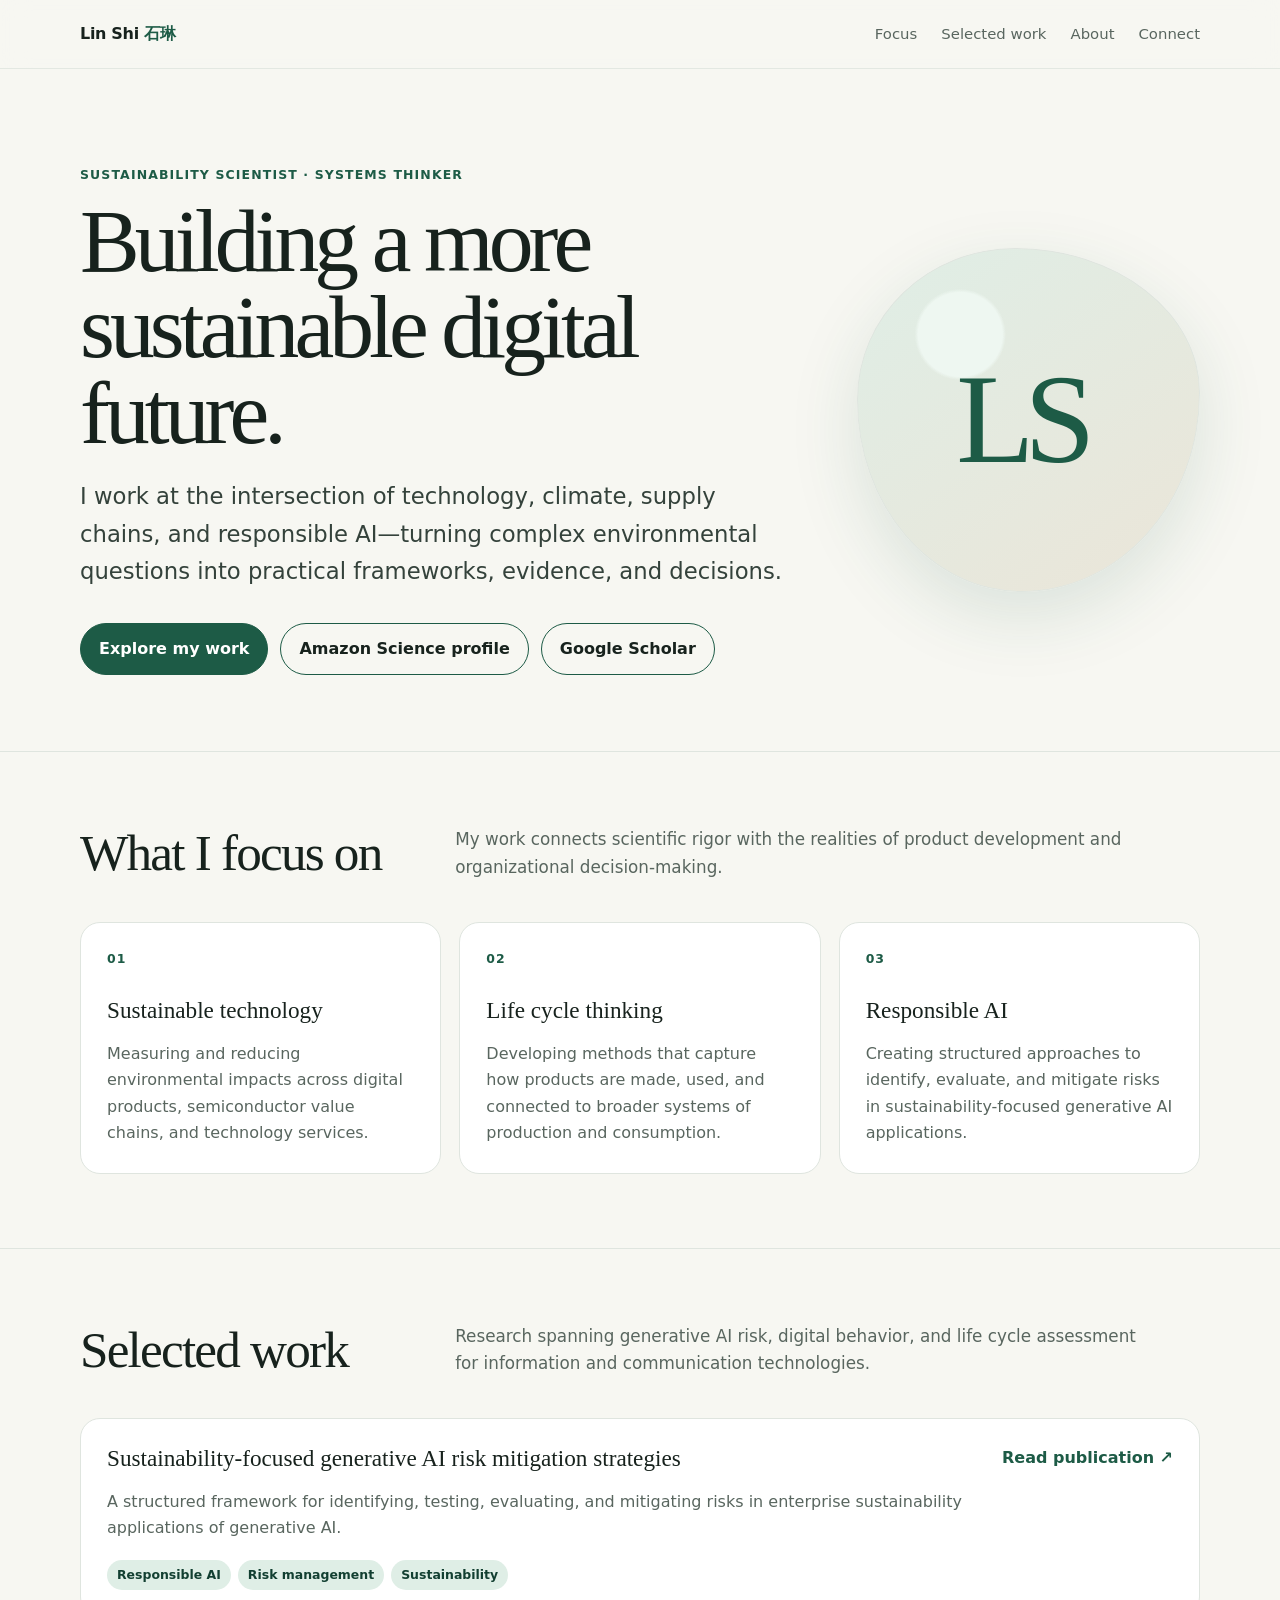
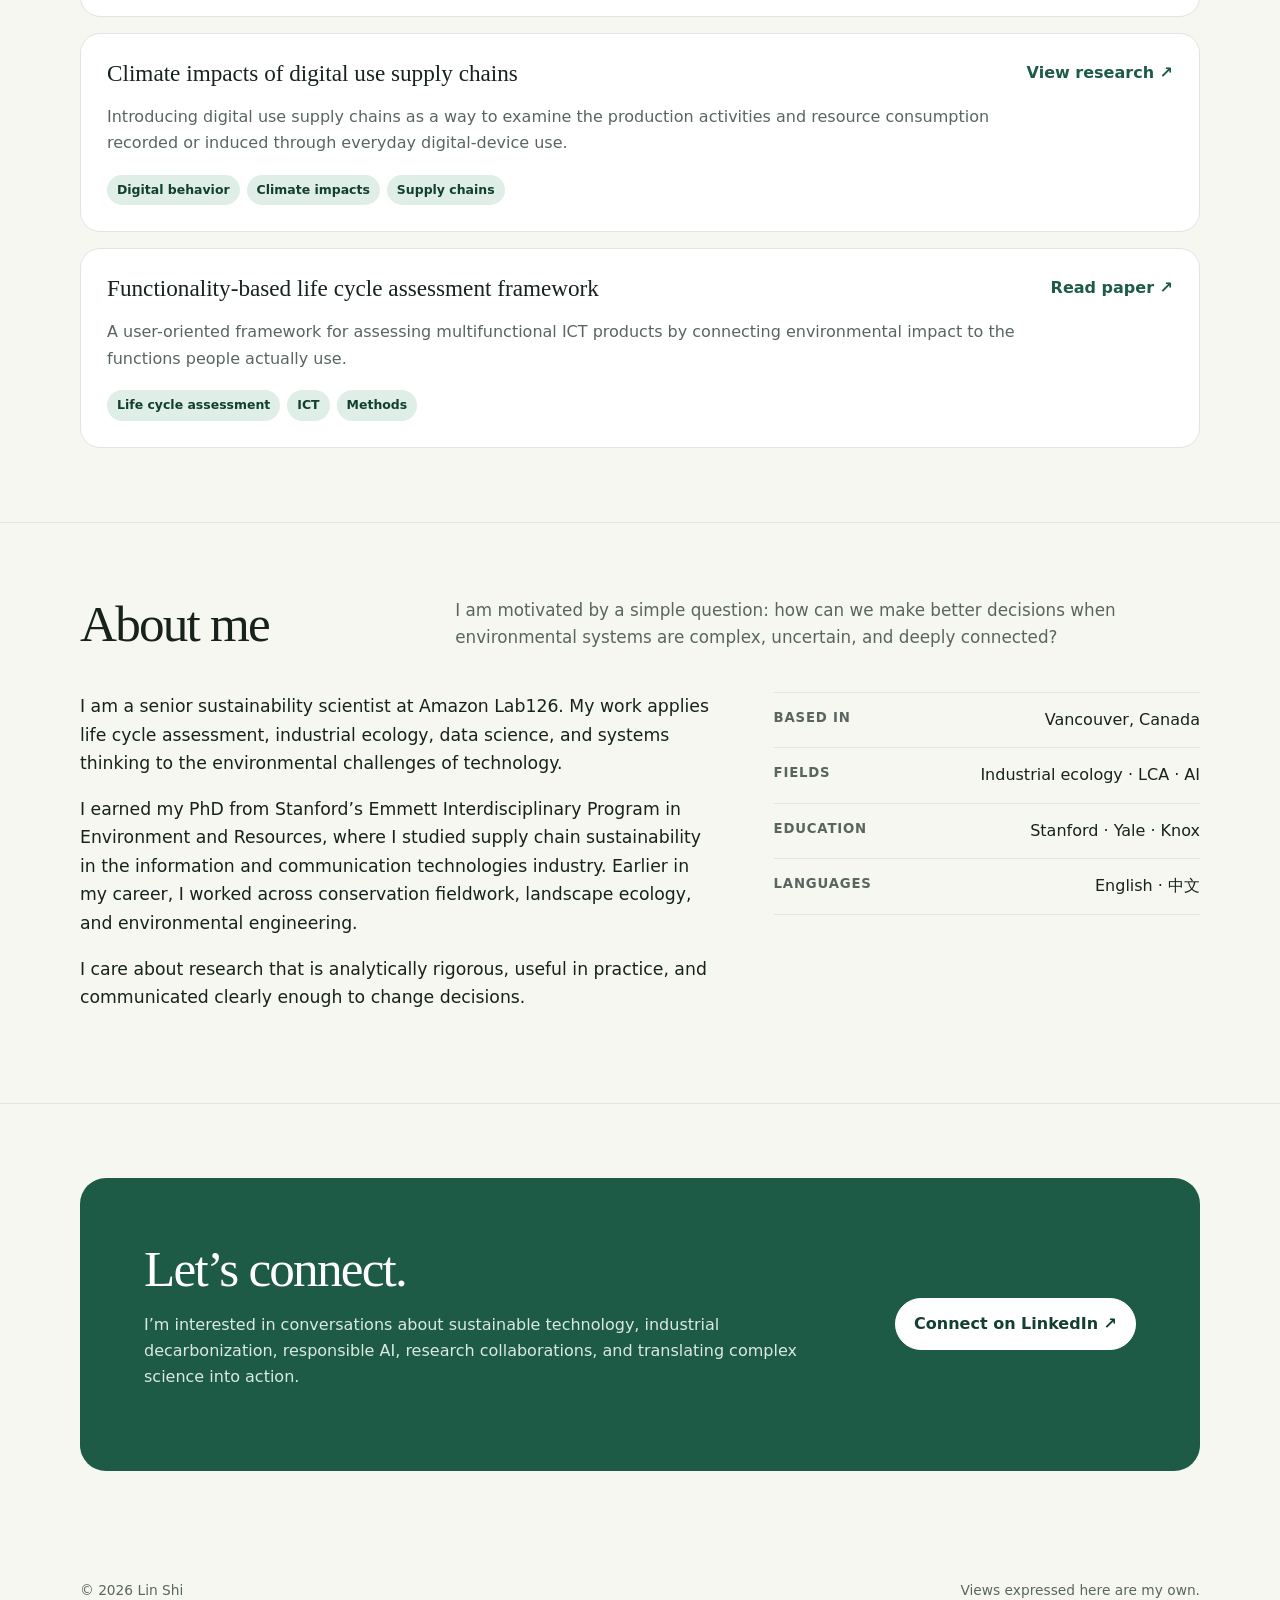
==== index.html @ 3d37aed9 "Refresh personal website" ====
<!DOCTYPE html>
<html lang="en">
<head>
  <meta charset="UTF-8" />
  <meta name="viewport" content="width=device-width, initial-scale=1.0" />
  <meta name="description" content="Lin Shi is a sustainability scientist working at the intersection of technology, supply chains, life cycle assessment, and responsible AI." />
  <meta property="og:title" content="Lin Shi | Sustainability Scientist" />
  <meta property="og:description" content="Research and applied work on sustainable technology, life cycle assessment, supply chains, and responsible AI." />
  <meta property="og:type" content="website" />
  <title>Lin Shi | Sustainability Scientist</title>
  <style>
    :root {
      --ink: #17221d;
      --muted: #59665f;
      --paper: #f7f7f2;
      --card: #ffffff;
      --line: #dfe5df;
      --forest: #1d5b46;
      --forest-dark: #123f31;
      --mint: #dfeee6;
      --sand: #ebe5d8;
      --max: 1120px;
    }

    * { box-sizing: border-box; }
    html { scroll-behavior: smooth; }
    body {
      margin: 0;
      color: var(--ink);
      background: var(--paper);
      font-family: Inter, ui-sans-serif, system-ui, -apple-system, BlinkMacSystemFont, "Segoe UI", sans-serif;
      line-height: 1.65;
    }
    a { color: inherit; }
    .shell { width: min(calc(100% - 40px), var(--max)); margin: 0 auto; }

    nav {
      position: sticky; top: 0; z-index: 20;
      background: rgba(247,247,242,.9);
      backdrop-filter: blur(14px);
      border-bottom: 1px solid rgba(223,229,223,.8);
    }
    .nav-inner { min-height: 68px; display: flex; align-items: center; justify-content: space-between; gap: 24px; }
    .brand { font-weight: 750; letter-spacing: -.02em; text-decoration: none; }
    .brand span { color: var(--forest); }
    .nav-links { display: flex; gap: 24px; font-size: .93rem; }
    .nav-links a { text-decoration: none; color: var(--muted); }
    .nav-links a:hover { color: var(--forest); }

    .hero { padding: 96px 0 76px; }
    .hero-grid { display: grid; grid-template-columns: 1.35fr .65fr; gap: 64px; align-items: center; }
    .eyebrow { color: var(--forest); font-weight: 700; letter-spacing: .09em; text-transform: uppercase; font-size: .78rem; }
    h1 { margin: 12px 0 22px; font-family: Georgia, "Times New Roman", serif; font-size: clamp(3rem, 7vw, 6.1rem); line-height: .96; letter-spacing: -.055em; font-weight: 500; }
    .lead { max-width: 740px; font-size: clamp(1.15rem, 2vw, 1.42rem); color: #34423b; }
    .hero-actions { display: flex; flex-wrap: wrap; gap: 12px; margin-top: 32px; }
    .button { display: inline-flex; align-items: center; justify-content: center; padding: 12px 18px; border-radius: 999px; text-decoration: none; font-weight: 700; border: 1px solid var(--forest); }
    .button.primary { background: var(--forest); color: white; }
    .button.primary:hover { background: var(--forest-dark); }
    .button.secondary:hover { background: var(--mint); }

    .monogram {
      aspect-ratio: 1; border-radius: 46% 54% 52% 48% / 44% 42% 58% 56%;
      background: radial-gradient(circle at 30% 25%, #eef7f1 0 12%, transparent 13%), linear-gradient(145deg, var(--mint), var(--sand));
      display: grid; place-items: center; border: 1px solid var(--line); box-shadow: 0 24px 70px rgba(29,91,70,.13);
    }
    .monogram span { font-family: Georgia, serif; font-size: clamp(4.5rem, 10vw, 8rem); color: var(--forest); letter-spacing: -.08em; transform: translateX(-.06em); }

    section { padding: 74px 0; border-top: 1px solid var(--line); }
    .section-head { display: grid; grid-template-columns: .45fr 1fr; gap: 40px; margin-bottom: 40px; }
    h2 { margin: 0; font-family: Georgia, serif; font-size: clamp(2rem, 4vw, 3.4rem); font-weight: 500; letter-spacing: -.035em; line-height: 1.05; }
    .section-intro { color: var(--muted); max-width: 700px; margin: 0; font-size: 1.05rem; }

    .focus-grid { display: grid; grid-template-columns: repeat(3, 1fr); gap: 18px; }
    .focus-card, .work-card { background: var(--card); border: 1px solid var(--line); border-radius: 20px; padding: 26px; }
    .focus-card .num { font-size: .78rem; color: var(--forest); font-weight: 750; letter-spacing: .08em; }
    .focus-card h3, .work-card h3 { font-family: Georgia, serif; font-size: 1.45rem; line-height: 1.2; margin: 28px 0 10px; font-weight: 500; }
    .focus-card p, .work-card p { color: var(--muted); margin-bottom: 0; }

    .work-list { display: grid; gap: 16px; }
    .work-card { display: grid; grid-template-columns: 1fr auto; gap: 30px; align-items: start; }
    .work-card h3 { margin-top: 0; }
    .tags { display: flex; flex-wrap: wrap; gap: 7px; margin-top: 18px; }
    .tag { background: var(--mint); color: var(--forest-dark); padding: 5px 10px; border-radius: 999px; font-size: .78rem; font-weight: 700; }
    .work-link { text-decoration: none; font-weight: 750; color: var(--forest); white-space: nowrap; }
    .work-link:hover { text-decoration: underline; }

    .about-grid { display: grid; grid-template-columns: 1.2fr .8fr; gap: 54px; }
    .about-copy { font-size: 1.08rem; }
    .about-copy p:first-child { margin-top: 0; }
    .facts { margin: 0; padding: 0; list-style: none; border-top: 1px solid var(--line); }
    .facts li { display: flex; justify-content: space-between; gap: 20px; padding: 14px 0; border-bottom: 1px solid var(--line); }
    .facts strong { font-size: .83rem; text-transform: uppercase; letter-spacing: .06em; color: var(--muted); }

    .contact-panel { border-radius: 26px; background: var(--forest); color: white; padding: clamp(30px, 6vw, 64px); display: grid; grid-template-columns: 1fr auto; gap: 40px; align-items: center; }
    .contact-panel h2 { color: white; }
    .contact-panel p { color: #dbe9e2; max-width: 670px; }
    .contact-panel .button { border-color: white; background: white; color: var(--forest-dark); }

    footer { padding: 34px 0 48px; color: var(--muted); font-size: .86rem; }
    .footer-inner { display: flex; justify-content: space-between; gap: 30px; flex-wrap: wrap; }

    @media (max-width: 800px) {
      .nav-links { display: none; }
      .hero { padding-top: 64px; }
      .hero-grid, .section-head, .about-grid, .contact-panel { grid-template-columns: 1fr; }
      .monogram { max-width: 320px; }
      .focus-grid { grid-template-columns: 1fr; }
      .work-card { grid-template-columns: 1fr; gap: 12px; }
    }
  </style>
</head>
<body>
  <nav aria-label="Main navigation">
    <div class="shell nav-inner">
      <a class="brand" href="#top">Lin Shi <span>石琳</span></a>
      <div class="nav-links">
        <a href="#focus">Focus</a>
        <a href="#work">Selected work</a>
        <a href="#about">About</a>
        <a href="#contact">Connect</a>
      </div>
    </div>
  </nav>

  <main id="top">
    <header class="hero">
      <div class="shell hero-grid">
        <div>
          <div class="eyebrow">Sustainability scientist · systems thinker</div>
          <h1>Building a more sustainable digital future.</h1>
          <p class="lead">I work at the intersection of technology, climate, supply chains, and responsible AI—turning complex environmental questions into practical frameworks, evidence, and decisions.</p>
          <div class="hero-actions">
            <a class="button primary" href="#work">Explore my work</a>
            <a class="button secondary" href="https://www.amazon.science/author/lin-shi" target="_blank" rel="noopener">Amazon Science profile</a>
            <a class="button secondary" href="https://scholar.google.com/citations?user=h-xFztAAAAAJ" target="_blank" rel="noopener">Google Scholar</a>
          </div>
        </div>
        <div class="monogram" aria-label="Lin Shi monogram"><span>LS</span></div>
      </div>
    </header>

    <section id="focus">
      <div class="shell">
        <div class="section-head">
          <h2>What I focus on</h2>
          <p class="section-intro">My work connects scientific rigor with the realities of product development and organizational decision-making.</p>
        </div>
        <div class="focus-grid">
          <article class="focus-card"><div class="num">01</div><h3>Sustainable technology</h3><p>Measuring and reducing environmental impacts across digital products, semiconductor value chains, and technology services.</p></article>
          <article class="focus-card"><div class="num">02</div><h3>Life cycle thinking</h3><p>Developing methods that capture how products are made, used, and connected to broader systems of production and consumption.</p></article>
          <article class="focus-card"><div class="num">03</div><h3>Responsible AI</h3><p>Creating structured approaches to identify, evaluate, and mitigate risks in sustainability-focused generative AI applications.</p></article>
        </div>
      </div>
    </section>

    <section id="work">
      <div class="shell">
        <div class="section-head">
          <h2>Selected work</h2>
          <p class="section-intro">Research spanning generative AI risk, digital behavior, and life cycle assessment for information and communication technologies.</p>
        </div>
        <div class="work-list">
          <article class="work-card">
            <div><h3>Sustainability-focused generative AI risk mitigation strategies</h3><p>A structured framework for identifying, testing, evaluating, and mitigating risks in enterprise sustainability applications of generative AI.</p><div class="tags"><span class="tag">Responsible AI</span><span class="tag">Risk management</span><span class="tag">Sustainability</span></div></div>
            <a class="work-link" href="https://www.amazon.science/publications/sustainability-focused-generative-ai-risk-mitigation-strategies" target="_blank" rel="noopener">Read publication ↗</a>
          </article>
          <article class="work-card">
            <div><h3>Climate impacts of digital use supply chains</h3><p>Introducing digital use supply chains as a way to examine the production activities and resource consumption recorded or induced through everyday digital-device use.</p><div class="tags"><span class="tag">Digital behavior</span><span class="tag">Climate impacts</span><span class="tag">Supply chains</span></div></div>
            <a class="work-link" href="https://www.gsb.stanford.edu/faculty-research/publications/climate-impacts-digital-use-supply-chains" target="_blank" rel="noopener">View research ↗</a>
          </article>
          <article class="work-card">
            <div><h3>Functionality-based life cycle assessment framework</h3><p>A user-oriented framework for assessing multifunctional ICT products by connecting environmental impact to the functions people actually use.</p><div class="tags"><span class="tag">Life cycle assessment</span><span class="tag">ICT</span><span class="tag">Methods</span></div></div>
            <a class="work-link" href="https://doi.org/10.1111/jiec.13240" target="_blank" rel="noopener">Read paper ↗</a>
          </article>
        </div>
      </div>
    </section>

    <section id="about">
      <div class="shell">
        <div class="section-head"><h2>About me</h2><p class="section-intro">I am motivated by a simple question: how can we make better decisions when environmental systems are complex, uncertain, and deeply connected?</p></div>
        <div class="about-grid">
          <div class="about-copy">
            <p>I am a senior sustainability scientist at Amazon Lab126. My work applies life cycle assessment, industrial ecology, data science, and systems thinking to the environmental challenges of technology.</p>
            <p>I earned my PhD from Stanford’s Emmett Interdisciplinary Program in Environment and Resources, where I studied supply chain sustainability in the information and communication technologies industry. Earlier in my career, I worked across conservation fieldwork, landscape ecology, and environmental engineering.</p>
            <p>I care about research that is analytically rigorous, useful in practice, and communicated clearly enough to change decisions.</p>
          </div>
          <ul class="facts">
            <li><strong>Based in</strong><span>Vancouver, Canada</span></li>
            <li><strong>Fields</strong><span>Industrial ecology · LCA · AI</span></li>
            <li><strong>Education</strong><span>Stanford · Yale · Knox</span></li>
            <li><strong>Languages</strong><span>English · 中文</span></li>
          </ul>
        </div>
      </div>
    </section>

    <section id="contact">
      <div class="shell">
        <div class="contact-panel">
          <div><h2>Let’s connect.</h2><p>I’m interested in conversations about sustainable technology, industrial decarbonization, responsible AI, research collaborations, and translating complex science into action.</p></div>
          <a class="button" href="https://www.linkedin.com/in/linshi" target="_blank" rel="noopener">Connect on LinkedIn ↗</a>
        </div>
      </div>
    </section>
  </main>

  <footer><div class="shell footer-inner"><span>© <span id="year"></span> Lin Shi</span><span>Views expressed here are my own.</span></div></footer>
  <script>document.getElementById('year').textContent = new Date().getFullYear();</script>
</body>
</html>
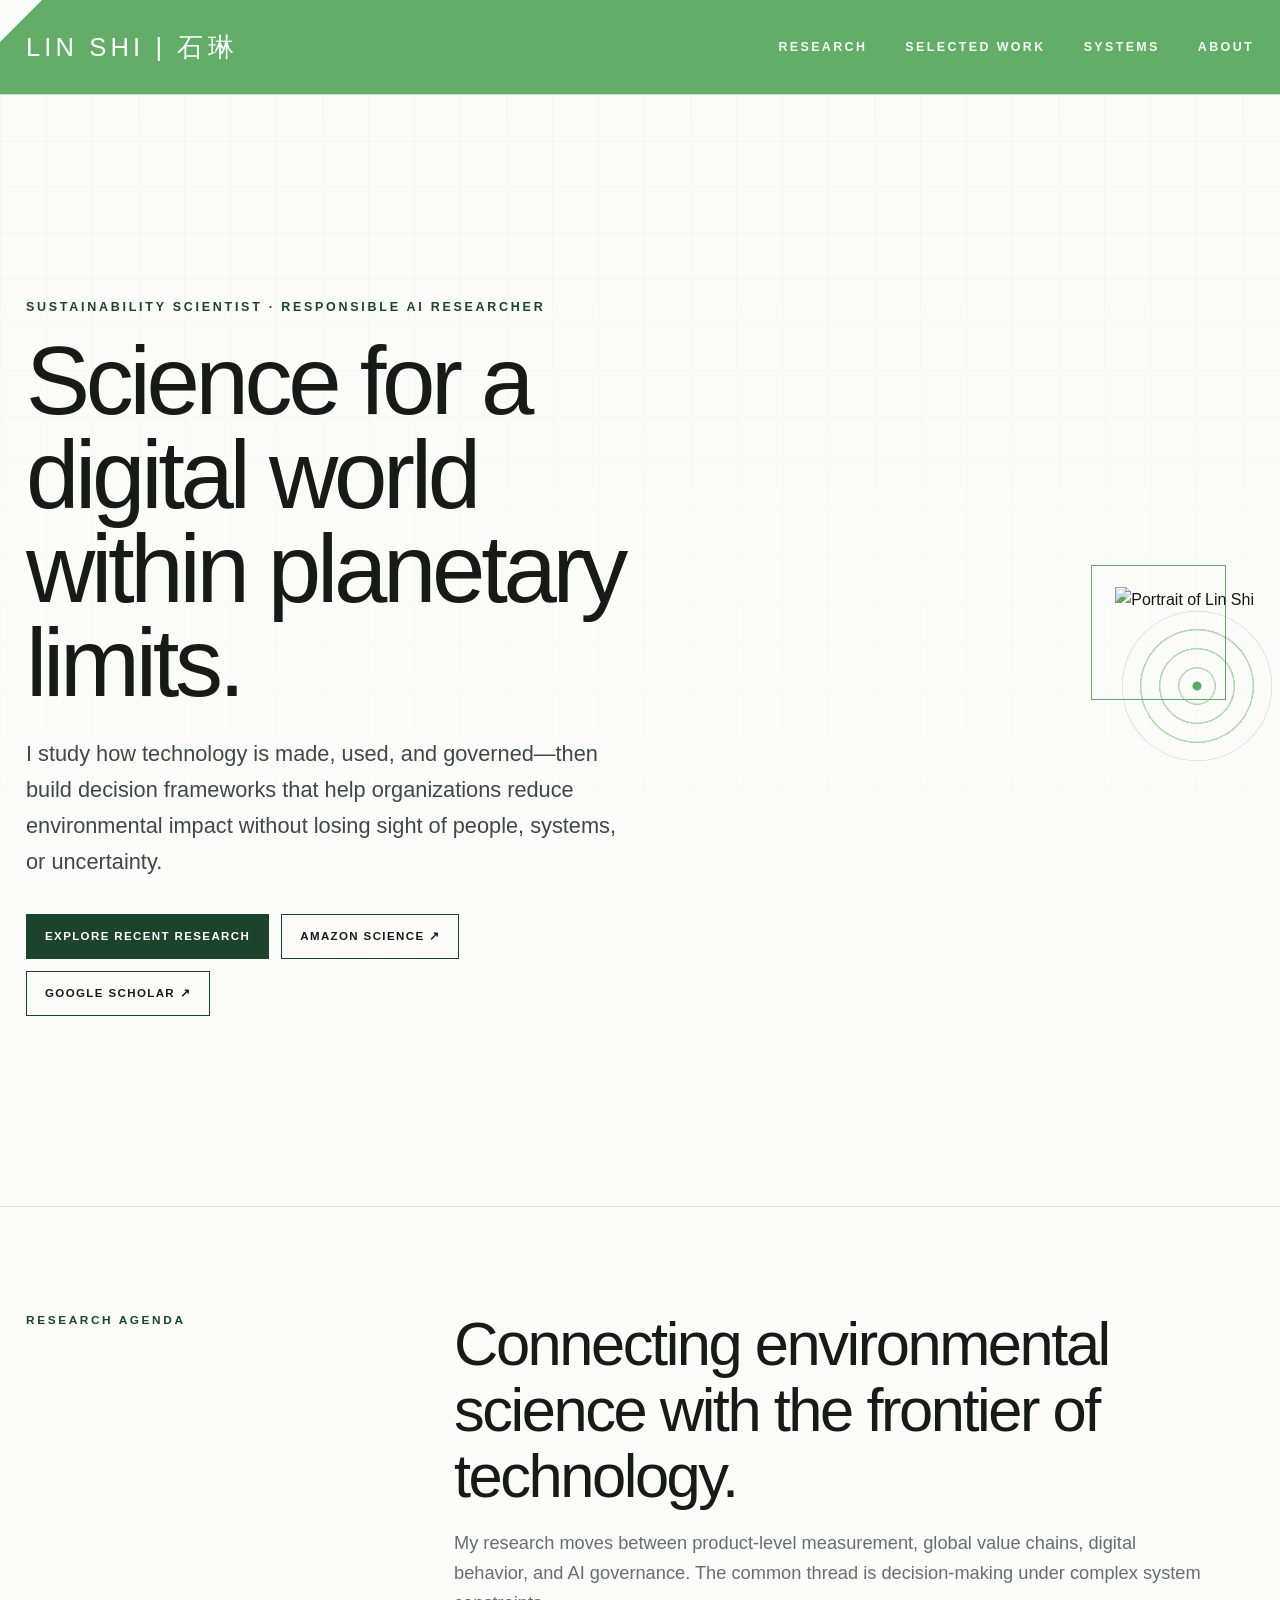
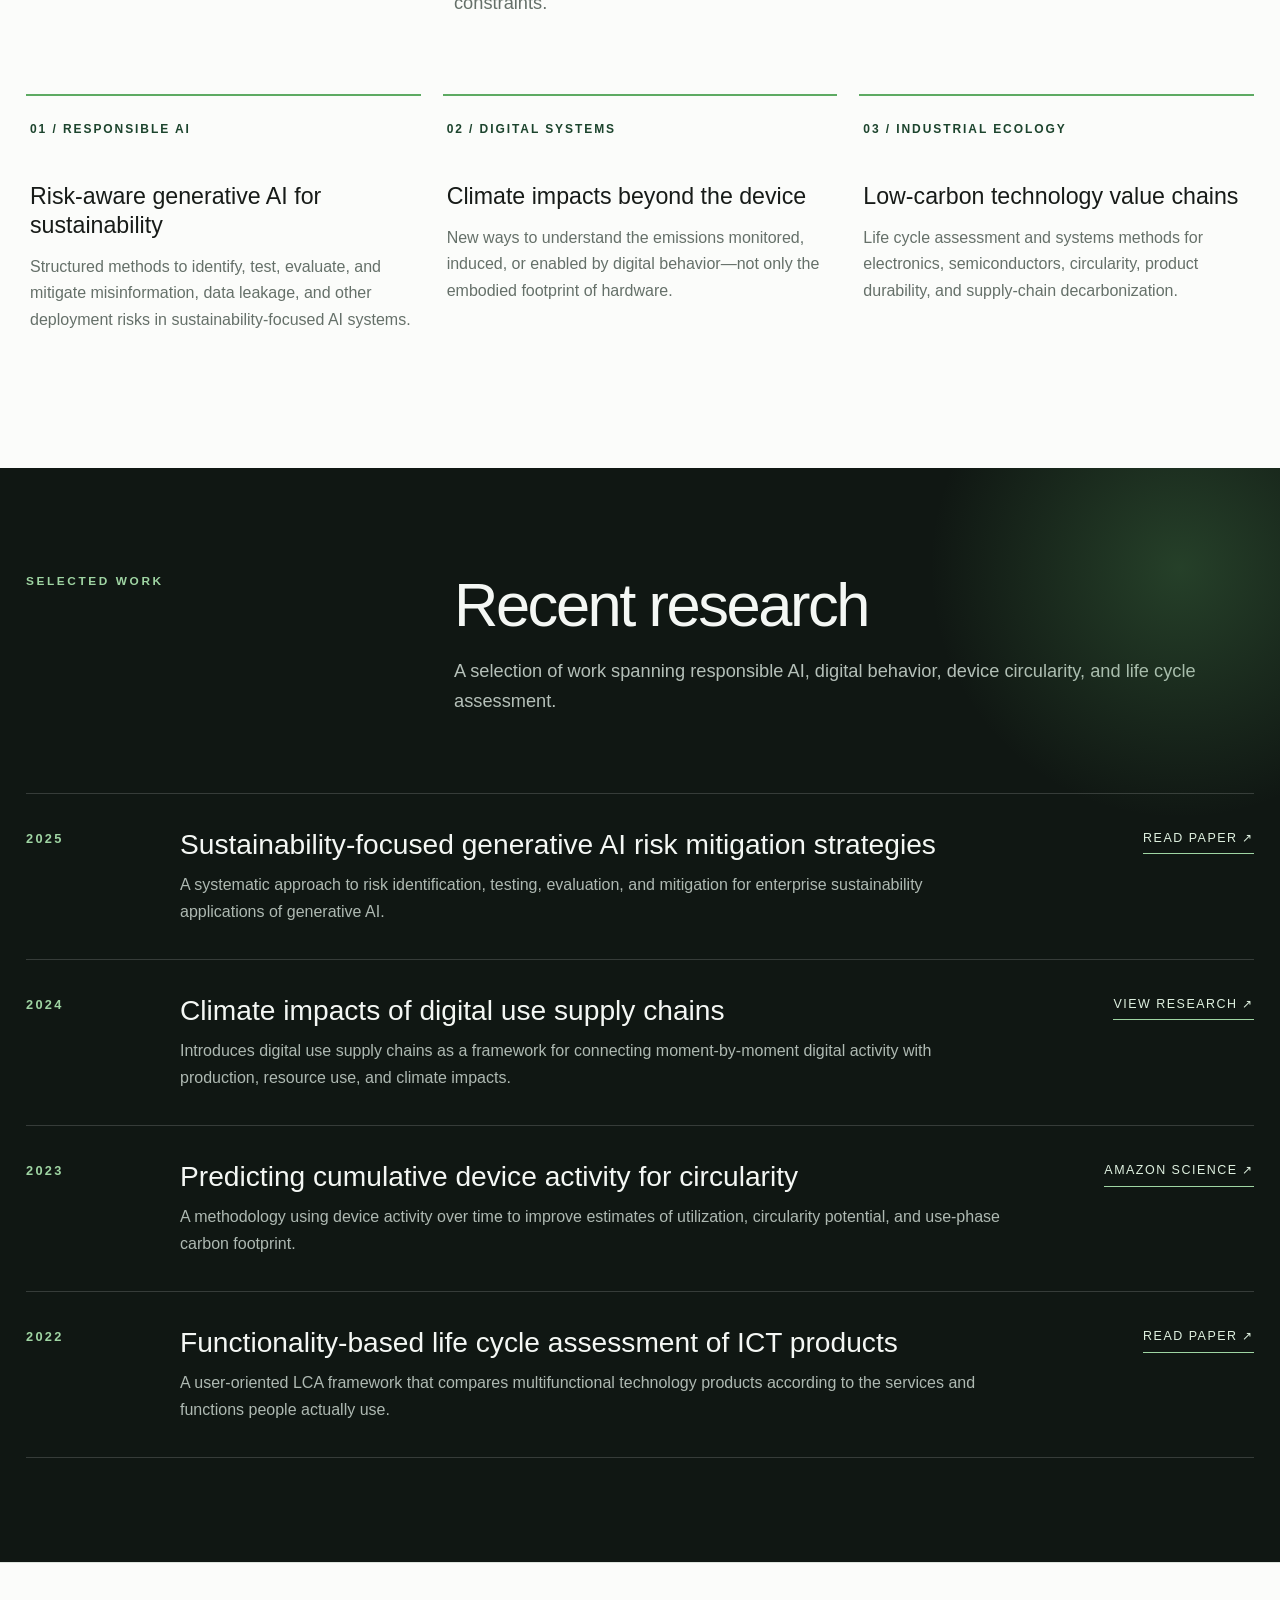
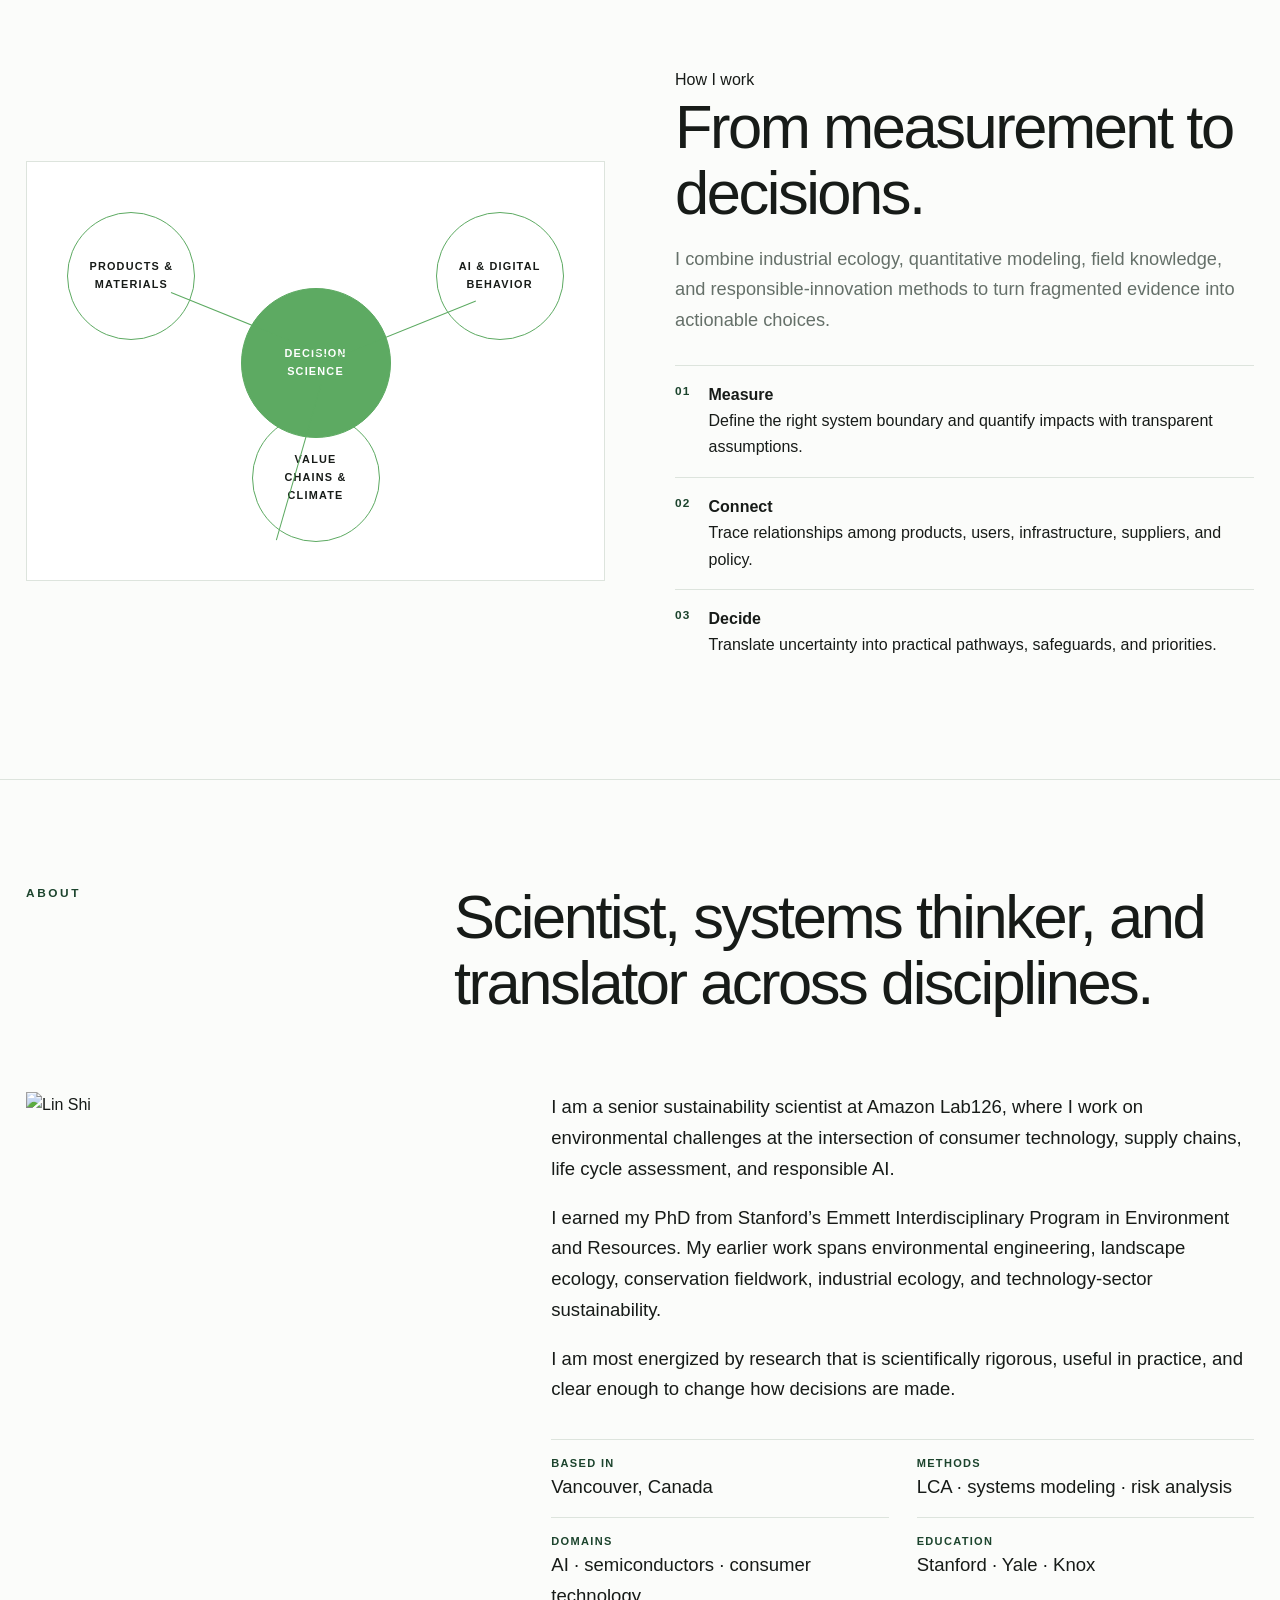
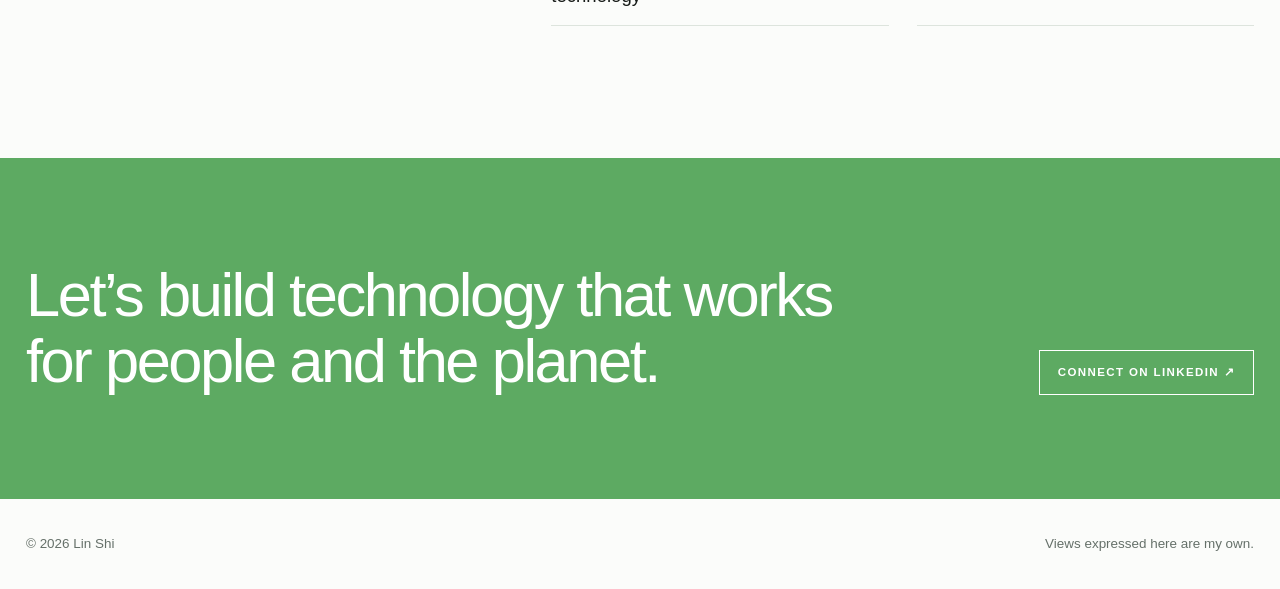
==== commit b3d1f3ad: "Refresh personal website" ====
--- a/index.html
+++ b/index.html
@@ -1,211 +1,204 @@
-<!DOCTYPE html>
+<!doctype html>
 <html lang="en">
 <head>
-  <meta charset="UTF-8" />
-  <meta name="viewport" content="width=device-width, initial-scale=1.0" />
-  <meta name="description" content="Lin Shi is a sustainability scientist working at the intersection of technology, supply chains, life cycle assessment, and responsible AI." />
+  <meta charset="utf-8" />
+  <meta name="viewport" content="width=device-width, initial-scale=1" />
+  <meta name="description" content="Lin Shi is a sustainability scientist working across responsible AI, digital systems, life cycle assessment, and technology supply chains." />
+  <meta name="theme-color" content="#5daa62" />
   <meta property="og:title" content="Lin Shi | Sustainability Scientist" />
-  <meta property="og:description" content="Research and applied work on sustainable technology, life cycle assessment, supply chains, and responsible AI." />
+  <meta property="og:description" content="Research at the intersection of sustainability science, responsible AI, and digital systems." />
   <meta property="og:type" content="website" />
+  <meta property="og:image" content="assets/headshot.jpg" />
   <title>Lin Shi | Sustainability Scientist</title>
   <style>
-    :root {
-      --ink: #17221d;
-      --muted: #59665f;
-      --paper: #f7f7f2;
-      --card: #ffffff;
-      --line: #dfe5df;
-      --forest: #1d5b46;
-      --forest-dark: #123f31;
-      --mint: #dfeee6;
-      --sand: #ebe5d8;
-      --max: 1120px;
+    :root{
+      --green:#5daa62;
+      --green-dark:#1c442d;
+      --green-pale:#e7f2e7;
+      --ink:#171b18;
+      --muted:#657069;
+      --paper:#fbfcfa;
+      --line:#dde4dd;
+      --night:#101713;
+      --max:1240px;
     }
-
-    * { box-sizing: border-box; }
-    html { scroll-behavior: smooth; }
-    body {
-      margin: 0;
-      color: var(--ink);
-      background: var(--paper);
-      font-family: Inter, ui-sans-serif, system-ui, -apple-system, BlinkMacSystemFont, "Segoe UI", sans-serif;
-      line-height: 1.65;
+    *{box-sizing:border-box}
+    html{scroll-behavior:smooth}
+    body{margin:0;background:var(--paper);color:var(--ink);font-family:"Avenir Next",Avenir,"Helvetica Neue",Arial,sans-serif;line-height:1.65}
+    a{color:inherit}
+    .shell{width:min(calc(100% - 52px),var(--max));margin:auto}
+    .topbar{position:sticky;top:0;z-index:50;background:rgba(93,170,98,.96);color:#fff;backdrop-filter:blur(14px);box-shadow:0 1px 0 rgba(0,0,0,.04)}
+    .topbar:before{content:"";position:absolute;left:0;top:0;border-top:42px solid var(--paper);border-right:42px solid transparent;width:0;height:0}
+    .nav{height:94px;display:flex;align-items:center;justify-content:space-between;gap:28px}
+    .brand{font-size:clamp(1.2rem,2vw,1.85rem);letter-spacing:.16em;text-transform:uppercase;text-decoration:none;font-weight:500;white-space:nowrap}
+    .navlinks{display:flex;gap:38px;align-items:center}
+    .navlinks a{text-decoration:none;text-transform:uppercase;letter-spacing:.19em;font-size:.78rem;font-weight:700;opacity:.92}
+    .navlinks a:hover{opacity:.55}
+
+    .hero{min-height:720px;display:grid;align-items:center;position:relative;overflow:hidden}
+    .hero:before{content:"";position:absolute;inset:0;background-image:linear-gradient(rgba(93,170,98,.06) 1px,transparent 1px),linear-gradient(90deg,rgba(93,170,98,.06) 1px,transparent 1px);background-size:46px 46px;mask-image:linear-gradient(to bottom,black,transparent 82%)}
+    .hero-grid{position:relative;display:grid;grid-template-columns:1.05fr .95fr;gap:78px;align-items:center;padding:98px 0 86px}
+    .kicker{text-transform:uppercase;letter-spacing:.22em;font-size:.78rem;font-weight:800;color:var(--green-dark)}
+    h1,h2,h3,p{margin-top:0}
+    h1{font-weight:400;font-size:clamp(3.5rem,7.5vw,7rem);line-height:.98;letter-spacing:-.045em;margin:16px 0 26px;max-width:850px}
+    .hero-copy{font-size:clamp(1.1rem,1.7vw,1.45rem);color:#3f4943;max-width:760px}
+    .actions{display:flex;gap:12px;flex-wrap:wrap;margin-top:34px}
+    .button{display:inline-flex;align-items:center;justify-content:center;border:1px solid var(--green-dark);padding:12px 18px;text-decoration:none;text-transform:uppercase;letter-spacing:.12em;font-size:.72rem;font-weight:800}
+    .button.primary{background:var(--green-dark);color:#fff}
+    .button:hover{transform:translateY(-2px)}
+    .portrait-wrap{position:relative;max-width:470px;margin-left:auto}
+    .portrait-wrap:before{content:"";position:absolute;inset:-22px 28px 26px -24px;border:1px solid var(--green);z-index:0}
+    .portrait{position:relative;z-index:1;width:100%;aspect-ratio:1/1;object-fit:cover;filter:saturate(.88) contrast(1.02);display:block}
+    .signal{position:absolute;right:-18px;bottom:-35px;width:150px;height:150px;border-radius:50%;background:radial-gradient(circle at center,var(--green) 0 4px,transparent 5px),repeating-radial-gradient(circle at center,transparent 0 17px,rgba(93,170,98,.45) 18px 19px);z-index:2}
+
+    section{padding:104px 0;border-top:1px solid var(--line)}
+    .section-title{display:grid;grid-template-columns:.46fr 1fr;gap:60px;align-items:start;margin-bottom:58px}
+    .section-title .label{text-transform:uppercase;letter-spacing:.22em;font-size:.74rem;font-weight:800;color:var(--green-dark)}
+    h2{font-size:clamp(2.2rem,4.8vw,4.5rem);font-weight:400;line-height:1.08;letter-spacing:-.04em;margin-bottom:18px}
+    .intro{font-size:1.14rem;color:var(--muted);max-width:760px}
+
+    .research-grid{display:grid;grid-template-columns:repeat(3,1fr);gap:22px}
+    .research-card{border-top:2px solid var(--green);padding:24px 4px 8px;min-height:270px;position:relative}
+    .research-card .num{font-size:.75rem;letter-spacing:.16em;color:var(--green-dark);font-weight:800}
+    .research-card h3{font-size:1.45rem;font-weight:500;line-height:1.25;margin:42px 0 14px}
+    .research-card p{color:var(--muted)}
+
+    .dark{background:var(--night);color:#f4f7f4;border-top:0;position:relative;overflow:hidden}
+    .dark:before{content:"";position:absolute;width:520px;height:520px;border-radius:50%;right:-160px;top:-160px;background:radial-gradient(circle,rgba(93,170,98,.28),transparent 68%)}
+    .dark .label,.dark .kicker{color:#9fd5a3}
+    .dark .intro{color:#b5c0b9}
+    .work-list{position:relative;z-index:1}
+    .work-item{display:grid;grid-template-columns:120px 1fr auto;gap:34px;align-items:start;padding:34px 0;border-top:1px solid rgba(255,255,255,.16)}
+    .work-item:last-child{border-bottom:1px solid rgba(255,255,255,.16)}
+    .year{font-size:.8rem;letter-spacing:.18em;color:#9fd5a3;font-weight:800}
+    .work-item h3{font-size:clamp(1.35rem,2.2vw,2rem);font-weight:450;line-height:1.22;margin-bottom:10px}
+    .work-item p{color:#aeb9b2;max-width:820px;margin-bottom:0}
+    .work-link{text-decoration:none;border-bottom:1px solid #9fd5a3;color:#dff1e0;font-size:.78rem;text-transform:uppercase;letter-spacing:.12em;white-space:nowrap;padding-bottom:5px}
+
+    .systems{display:grid;grid-template-columns:1fr 1fr;gap:70px;align-items:center}
+    .diagram{min-height:420px;position:relative;border:1px solid var(--line);background:#fff;overflow:hidden}
+    .node{position:absolute;width:128px;height:128px;border:1px solid var(--green);border-radius:50%;display:grid;place-items:center;text-align:center;padding:18px;text-transform:uppercase;letter-spacing:.11em;font-size:.68rem;font-weight:800;background:#fff}
+    .node.a{left:7%;top:12%}.node.b{right:7%;top:12%}.node.c{left:50%;transform:translateX(-50%);bottom:9%}.node.core{left:50%;top:48%;transform:translate(-50%,-50%);background:var(--green);color:white;border-color:var(--green);width:150px;height:150px}
+    .line{position:absolute;height:1px;background:var(--green);transform-origin:left center}
+    .line.l1{left:25%;top:31%;width:30%;transform:rotate(22deg)}.line.l2{left:51%;top:48%;width:29%;transform:rotate(-22deg)}.line.l3{left:51%;top:53%;width:28%;transform:rotate(106deg)}
+    .systems-copy ul{list-style:none;padding:0;margin:30px 0 0}
+    .systems-copy li{padding:16px 0;border-top:1px solid var(--line);display:flex;gap:18px}
+    .systems-copy li span:first-child{color:var(--green-dark);font-weight:800;letter-spacing:.1em;font-size:.74rem}
+
+    .about-grid{display:grid;grid-template-columns:.78fr 1.22fr;gap:76px;align-items:start}
+    .about-photo{width:100%;display:block;aspect-ratio:4/5;object-fit:cover;filter:grayscale(.08)}
+    .about-copy{font-size:1.16rem}
+    .facts{display:grid;grid-template-columns:1fr 1fr;gap:0 28px;margin-top:34px;border-top:1px solid var(--line)}
+    .fact{padding:14px 0;border-bottom:1px solid var(--line)}
+    .fact strong{display:block;text-transform:uppercase;letter-spacing:.12em;font-size:.69rem;color:var(--green-dark)}
+
+    .contact{background:var(--green);color:#fff;border-top:0}
+    .contact-inner{display:grid;grid-template-columns:1fr auto;gap:50px;align-items:end}
+    .contact h2{max-width:850px;margin-bottom:0}
+    .contact .button{border-color:#fff;color:#fff}
+
+    footer{padding:34px 0;color:var(--muted);font-size:.84rem}
+    .footer{display:flex;justify-content:space-between;gap:20px;flex-wrap:wrap}
+    .reveal{opacity:0;transform:translateY(18px);transition:opacity .7s ease,transform .7s ease}.reveal.visible{opacity:1;transform:none}
+
+    @media(max-width:900px){
+      .nav{height:78px}.navlinks{display:none}.hero{min-height:auto}.hero-grid,.section-title,.systems,.about-grid,.contact-inner{grid-template-columns:1fr}.hero-grid{gap:56px;padding:72px 0}.portrait-wrap{margin:0;max-width:420px}.research-grid{grid-template-columns:1fr}.work-item{grid-template-columns:1fr;gap:12px}.systems{gap:42px}.about-photo{max-width:420px}.signal{display:none}
     }
-    a { color: inherit; }
-    .shell { width: min(calc(100% - 40px), var(--max)); margin: 0 auto; }
-
-    nav {
-      position: sticky; top: 0; z-index: 20;
-      background: rgba(247,247,242,.9);
-      backdrop-filter: blur(14px);
-      border-bottom: 1px solid rgba(223,229,223,.8);
-    }
-    .nav-inner { min-height: 68px; display: flex; align-items: center; justify-content: space-between; gap: 24px; }
-    .brand { font-weight: 750; letter-spacing: -.02em; text-decoration: none; }
-    .brand span { color: var(--forest); }
-    .nav-links { display: flex; gap: 24px; font-size: .93rem; }
-    .nav-links a { text-decoration: none; color: var(--muted); }
-    .nav-links a:hover { color: var(--forest); }
-
-    .hero { padding: 96px 0 76px; }
-    .hero-grid { display: grid; grid-template-columns: 1.35fr .65fr; gap: 64px; align-items: center; }
-    .eyebrow { color: var(--forest); font-weight: 700; letter-spacing: .09em; text-transform: uppercase; font-size: .78rem; }
-    h1 { margin: 12px 0 22px; font-family: Georgia, "Times New Roman", serif; font-size: clamp(3rem, 7vw, 6.1rem); line-height: .96; letter-spacing: -.055em; font-weight: 500; }
-    .lead { max-width: 740px; font-size: clamp(1.15rem, 2vw, 1.42rem); color: #34423b; }
-    .hero-actions { display: flex; flex-wrap: wrap; gap: 12px; margin-top: 32px; }
-    .button { display: inline-flex; align-items: center; justify-content: center; padding: 12px 18px; border-radius: 999px; text-decoration: none; font-weight: 700; border: 1px solid var(--forest); }
-    .button.primary { background: var(--forest); color: white; }
-    .button.primary:hover { background: var(--forest-dark); }
-    .button.secondary:hover { background: var(--mint); }
-
-    .monogram {
-      aspect-ratio: 1; border-radius: 46% 54% 52% 48% / 44% 42% 58% 56%;
-      background: radial-gradient(circle at 30% 25%, #eef7f1 0 12%, transparent 13%), linear-gradient(145deg, var(--mint), var(--sand));
-      display: grid; place-items: center; border: 1px solid var(--line); box-shadow: 0 24px 70px rgba(29,91,70,.13);
-    }
-    .monogram span { font-family: Georgia, serif; font-size: clamp(4.5rem, 10vw, 8rem); color: var(--forest); letter-spacing: -.08em; transform: translateX(-.06em); }
-
-    section { padding: 74px 0; border-top: 1px solid var(--line); }
-    .section-head { display: grid; grid-template-columns: .45fr 1fr; gap: 40px; margin-bottom: 40px; }
-    h2 { margin: 0; font-family: Georgia, serif; font-size: clamp(2rem, 4vw, 3.4rem); font-weight: 500; letter-spacing: -.035em; line-height: 1.05; }
-    .section-intro { color: var(--muted); max-width: 700px; margin: 0; font-size: 1.05rem; }
-
-    .focus-grid { display: grid; grid-template-columns: repeat(3, 1fr); gap: 18px; }
-    .focus-card, .work-card { background: var(--card); border: 1px solid var(--line); border-radius: 20px; padding: 26px; }
-    .focus-card .num { font-size: .78rem; color: var(--forest); font-weight: 750; letter-spacing: .08em; }
-    .focus-card h3, .work-card h3 { font-family: Georgia, serif; font-size: 1.45rem; line-height: 1.2; margin: 28px 0 10px; font-weight: 500; }
-    .focus-card p, .work-card p { color: var(--muted); margin-bottom: 0; }
-
-    .work-list { display: grid; gap: 16px; }
-    .work-card { display: grid; grid-template-columns: 1fr auto; gap: 30px; align-items: start; }
-    .work-card h3 { margin-top: 0; }
-    .tags { display: flex; flex-wrap: wrap; gap: 7px; margin-top: 18px; }
-    .tag { background: var(--mint); color: var(--forest-dark); padding: 5px 10px; border-radius: 999px; font-size: .78rem; font-weight: 700; }
-    .work-link { text-decoration: none; font-weight: 750; color: var(--forest); white-space: nowrap; }
-    .work-link:hover { text-decoration: underline; }
-
-    .about-grid { display: grid; grid-template-columns: 1.2fr .8fr; gap: 54px; }
-    .about-copy { font-size: 1.08rem; }
-    .about-copy p:first-child { margin-top: 0; }
-    .facts { margin: 0; padding: 0; list-style: none; border-top: 1px solid var(--line); }
-    .facts li { display: flex; justify-content: space-between; gap: 20px; padding: 14px 0; border-bottom: 1px solid var(--line); }
-    .facts strong { font-size: .83rem; text-transform: uppercase; letter-spacing: .06em; color: var(--muted); }
-
-    .contact-panel { border-radius: 26px; background: var(--forest); color: white; padding: clamp(30px, 6vw, 64px); display: grid; grid-template-columns: 1fr auto; gap: 40px; align-items: center; }
-    .contact-panel h2 { color: white; }
-    .contact-panel p { color: #dbe9e2; max-width: 670px; }
-    .contact-panel .button { border-color: white; background: white; color: var(--forest-dark); }
-
-    footer { padding: 34px 0 48px; color: var(--muted); font-size: .86rem; }
-    .footer-inner { display: flex; justify-content: space-between; gap: 30px; flex-wrap: wrap; }
-
-    @media (max-width: 800px) {
-      .nav-links { display: none; }
-      .hero { padding-top: 64px; }
-      .hero-grid, .section-head, .about-grid, .contact-panel { grid-template-columns: 1fr; }
-      .monogram { max-width: 320px; }
-      .focus-grid { grid-template-columns: 1fr; }
-      .work-card { grid-template-columns: 1fr; gap: 12px; }
-    }
+    @media(max-width:560px){.shell{width:min(calc(100% - 30px),var(--max))}.brand{font-size:1.02rem}.topbar:before{border-top-width:26px;border-right-width:26px}.hero-grid{padding-top:58px}.diagram{min-height:350px}.node{width:102px;height:102px;font-size:.58rem}.node.core{width:122px;height:122px}.facts{grid-template-columns:1fr}section{padding:78px 0}}
   </style>
 </head>
 <body>
-  <nav aria-label="Main navigation">
-    <div class="shell nav-inner">
-      <a class="brand" href="#top">Lin Shi <span>石琳</span></a>
-      <div class="nav-links">
-        <a href="#focus">Focus</a>
+  <header class="topbar">
+    <div class="shell nav">
+      <a class="brand" href="#top">Lin Shi | 石琳</a>
+      <nav class="navlinks" aria-label="Main navigation">
+        <a href="#research">Research</a>
         <a href="#work">Selected work</a>
+        <a href="#systems">Systems</a>
         <a href="#about">About</a>
-        <a href="#contact">Connect</a>
-      </div>
+      </nav>
     </div>
-  </nav>
+  </header>
 
   <main id="top">
-    <header class="hero">
+    <section class="hero">
       <div class="shell hero-grid">
-        <div>
-          <div class="eyebrow">Sustainability scientist · systems thinker</div>
-          <h1>Building a more sustainable digital future.</h1>
-          <p class="lead">I work at the intersection of technology, climate, supply chains, and responsible AI—turning complex environmental questions into practical frameworks, evidence, and decisions.</p>
-          <div class="hero-actions">
-            <a class="button primary" href="#work">Explore my work</a>
-            <a class="button secondary" href="https://www.amazon.science/author/lin-shi" target="_blank" rel="noopener">Amazon Science profile</a>
-            <a class="button secondary" href="https://scholar.google.com/citations?user=h-xFztAAAAAJ" target="_blank" rel="noopener">Google Scholar</a>
+        <div class="reveal">
+          <div class="kicker">Sustainability scientist · responsible AI researcher</div>
+          <h1>Science for a digital world within planetary limits.</h1>
+          <p class="hero-copy">I study how technology is made, used, and governed—then build decision frameworks that help organizations reduce environmental impact without losing sight of people, systems, or uncertainty.</p>
+          <div class="actions">
+            <a class="button primary" href="#work">Explore recent research</a>
+            <a class="button" href="https://www.amazon.science/author/lin-shi" target="_blank" rel="noopener">Amazon Science ↗</a>
+            <a class="button" href="https://scholar.google.com/citations?user=h-xFztAAAAAJ" target="_blank" rel="noopener">Google Scholar ↗</a>
           </div>
         </div>
-        <div class="monogram" aria-label="Lin Shi monogram"><span>LS</span></div>
-      </div>
-    </header>
-
-    <section id="focus">
+        <div class="portrait-wrap reveal">
+          <img class="portrait" src="assets/headshot.jpg" alt="Portrait of Lin Shi" />
+          <div class="signal" aria-hidden="true"></div>
+        </div>
+      </div>
+    </section>
+
+    <section id="research">
       <div class="shell">
-        <div class="section-head">
-          <h2>What I focus on</h2>
-          <p class="section-intro">My work connects scientific rigor with the realities of product development and organizational decision-making.</p>
-        </div>
-        <div class="focus-grid">
-          <article class="focus-card"><div class="num">01</div><h3>Sustainable technology</h3><p>Measuring and reducing environmental impacts across digital products, semiconductor value chains, and technology services.</p></article>
-          <article class="focus-card"><div class="num">02</div><h3>Life cycle thinking</h3><p>Developing methods that capture how products are made, used, and connected to broader systems of production and consumption.</p></article>
-          <article class="focus-card"><div class="num">03</div><h3>Responsible AI</h3><p>Creating structured approaches to identify, evaluate, and mitigate risks in sustainability-focused generative AI applications.</p></article>
-        </div>
-      </div>
-    </section>
-
-    <section id="work">
+        <div class="section-title reveal">
+          <div class="label">Research agenda</div>
+          <div><h2>Connecting environmental science with the frontier of technology.</h2><p class="intro">My research moves between product-level measurement, global value chains, digital behavior, and AI governance. The common thread is decision-making under complex system constraints.</p></div>
+        </div>
+        <div class="research-grid">
+          <article class="research-card reveal"><div class="num">01 / RESPONSIBLE AI</div><h3>Risk-aware generative AI for sustainability</h3><p>Structured methods to identify, test, evaluate, and mitigate misinformation, data leakage, and other deployment risks in sustainability-focused AI systems.</p></article>
+          <article class="research-card reveal"><div class="num">02 / DIGITAL SYSTEMS</div><h3>Climate impacts beyond the device</h3><p>New ways to understand the emissions monitored, induced, or enabled by digital behavior—not only the embodied footprint of hardware.</p></article>
+          <article class="research-card reveal"><div class="num">03 / INDUSTRIAL ECOLOGY</div><h3>Low-carbon technology value chains</h3><p>Life cycle assessment and systems methods for electronics, semiconductors, circularity, product durability, and supply-chain decarbonization.</p></article>
+        </div>
+      </div>
+    </section>
+
+    <section class="dark" id="work">
       <div class="shell">
-        <div class="section-head">
-          <h2>Selected work</h2>
-          <p class="section-intro">Research spanning generative AI risk, digital behavior, and life cycle assessment for information and communication technologies.</p>
+        <div class="section-title reveal">
+          <div class="label">Selected work</div>
+          <div><h2>Recent research</h2><p class="intro">A selection of work spanning responsible AI, digital behavior, device circularity, and life cycle assessment.</p></div>
         </div>
         <div class="work-list">
-          <article class="work-card">
-            <div><h3>Sustainability-focused generative AI risk mitigation strategies</h3><p>A structured framework for identifying, testing, evaluating, and mitigating risks in enterprise sustainability applications of generative AI.</p><div class="tags"><span class="tag">Responsible AI</span><span class="tag">Risk management</span><span class="tag">Sustainability</span></div></div>
-            <a class="work-link" href="https://www.amazon.science/publications/sustainability-focused-generative-ai-risk-mitigation-strategies" target="_blank" rel="noopener">Read publication ↗</a>
-          </article>
-          <article class="work-card">
-            <div><h3>Climate impacts of digital use supply chains</h3><p>Introducing digital use supply chains as a way to examine the production activities and resource consumption recorded or induced through everyday digital-device use.</p><div class="tags"><span class="tag">Digital behavior</span><span class="tag">Climate impacts</span><span class="tag">Supply chains</span></div></div>
-            <a class="work-link" href="https://www.gsb.stanford.edu/faculty-research/publications/climate-impacts-digital-use-supply-chains" target="_blank" rel="noopener">View research ↗</a>
-          </article>
-          <article class="work-card">
-            <div><h3>Functionality-based life cycle assessment framework</h3><p>A user-oriented framework for assessing multifunctional ICT products by connecting environmental impact to the functions people actually use.</p><div class="tags"><span class="tag">Life cycle assessment</span><span class="tag">ICT</span><span class="tag">Methods</span></div></div>
-            <a class="work-link" href="https://doi.org/10.1111/jiec.13240" target="_blank" rel="noopener">Read paper ↗</a>
-          </article>
-        </div>
+          <article class="work-item reveal"><div class="year">2025</div><div><h3>Sustainability-focused generative AI risk mitigation strategies</h3><p>A systematic approach to risk identification, testing, evaluation, and mitigation for enterprise sustainability applications of generative AI.</p></div><a class="work-link" href="https://www.amazon.science/publications/sustainability-focused-generative-ai-risk-mitigation-strategies" target="_blank" rel="noopener">Read paper ↗</a></article>
+          <article class="work-item reveal"><div class="year">2024</div><div><h3>Climate impacts of digital use supply chains</h3><p>Introduces digital use supply chains as a framework for connecting moment-by-moment digital activity with production, resource use, and climate impacts.</p></div><a class="work-link" href="https://www.gsb.stanford.edu/faculty-research/publications/climate-impacts-digital-use-supply-chains" target="_blank" rel="noopener">View research ↗</a></article>
+          <article class="work-item reveal"><div class="year">2023</div><div><h3>Predicting cumulative device activity for circularity</h3><p>A methodology using device activity over time to improve estimates of utilization, circularity potential, and use-phase carbon footprint.</p></div><a class="work-link" href="https://www.amazon.science/author/lin-shi" target="_blank" rel="noopener">Amazon Science ↗</a></article>
+          <article class="work-item reveal"><div class="year">2022</div><div><h3>Functionality-based life cycle assessment of ICT products</h3><p>A user-oriented LCA framework that compares multifunctional technology products according to the services and functions people actually use.</p></div><a class="work-link" href="https://doi.org/10.1111/jiec.13240" target="_blank" rel="noopener">Read paper ↗</a></article>
+        </div>
+      </div>
+    </section>
+
+    <section id="systems">
+      <div class="shell systems">
+        <div class="diagram reveal" aria-label="Diagram connecting AI, products, supply chains, and sustainability decisions">
+          <div class="node a">Products & materials</div><div class="node b">AI & digital behavior</div><div class="node c">Value chains & climate</div><div class="node core">Decision science</div>
+          <div class="line l1"></div><div class="line l2"></div><div class="line l3"></div>
+        </div>
+        <div class="systems-copy reveal"><div class="label">How I work</div><h2>From measurement to decisions.</h2><p class="intro">I combine industrial ecology, quantitative modeling, field knowledge, and responsible-innovation methods to turn fragmented evidence into actionable choices.</p><ul><li><span>01</span><div><strong>Measure</strong><br />Define the right system boundary and quantify impacts with transparent assumptions.</div></li><li><span>02</span><div><strong>Connect</strong><br />Trace relationships among products, users, infrastructure, suppliers, and policy.</div></li><li><span>03</span><div><strong>Decide</strong><br />Translate uncertainty into practical pathways, safeguards, and priorities.</div></li></ul></div>
       </div>
     </section>
 
     <section id="about">
       <div class="shell">
-        <div class="section-head"><h2>About me</h2><p class="section-intro">I am motivated by a simple question: how can we make better decisions when environmental systems are complex, uncertain, and deeply connected?</p></div>
+        <div class="section-title reveal"><div class="label">About</div><div><h2>Scientist, systems thinker, and translator across disciplines.</h2></div></div>
         <div class="about-grid">
-          <div class="about-copy">
-            <p>I am a senior sustainability scientist at Amazon Lab126. My work applies life cycle assessment, industrial ecology, data science, and systems thinking to the environmental challenges of technology.</p>
-            <p>I earned my PhD from Stanford’s Emmett Interdisciplinary Program in Environment and Resources, where I studied supply chain sustainability in the information and communication technologies industry. Earlier in my career, I worked across conservation fieldwork, landscape ecology, and environmental engineering.</p>
-            <p>I care about research that is analytically rigorous, useful in practice, and communicated clearly enough to change decisions.</p>
-          </div>
-          <ul class="facts">
-            <li><strong>Based in</strong><span>Vancouver, Canada</span></li>
-            <li><strong>Fields</strong><span>Industrial ecology · LCA · AI</span></li>
-            <li><strong>Education</strong><span>Stanford · Yale · Knox</span></li>
-            <li><strong>Languages</strong><span>English · 中文</span></li>
-          </ul>
-        </div>
-      </div>
-    </section>
-
-    <section id="contact">
-      <div class="shell">
-        <div class="contact-panel">
-          <div><h2>Let’s connect.</h2><p>I’m interested in conversations about sustainable technology, industrial decarbonization, responsible AI, research collaborations, and translating complex science into action.</p></div>
-          <a class="button" href="https://www.linkedin.com/in/linshi" target="_blank" rel="noopener">Connect on LinkedIn ↗</a>
-        </div>
-      </div>
+          <img class="about-photo reveal" src="assets/headshot.jpg" alt="Lin Shi" />
+          <div class="about-copy reveal"><p>I am a senior sustainability scientist at Amazon Lab126, where I work on environmental challenges at the intersection of consumer technology, supply chains, life cycle assessment, and responsible AI.</p><p>I earned my PhD from Stanford’s Emmett Interdisciplinary Program in Environment and Resources. My earlier work spans environmental engineering, landscape ecology, conservation fieldwork, industrial ecology, and technology-sector sustainability.</p><p>I am most energized by research that is scientifically rigorous, useful in practice, and clear enough to change how decisions are made.</p><div class="facts"><div class="fact"><strong>Based in</strong>Vancouver, Canada</div><div class="fact"><strong>Methods</strong>LCA · systems modeling · risk analysis</div><div class="fact"><strong>Domains</strong>AI · semiconductors · consumer technology</div><div class="fact"><strong>Education</strong>Stanford · Yale · Knox</div></div></div>
+        </div>
+      </div>
+    </section>
+
+    <section class="contact">
+      <div class="shell contact-inner"><h2>Let’s build technology that works for people and the planet.</h2><a class="button" href="https://www.linkedin.com/in/linshi" target="_blank" rel="noopener">Connect on LinkedIn ↗</a></div>
     </section>
   </main>
 
-  <footer><div class="shell footer-inner"><span>© <span id="year"></span> Lin Shi</span><span>Views expressed here are my own.</span></div></footer>
-  <script>document.getElementById('year').textContent = new Date().getFullYear();</script>
+  <footer><div class="shell footer"><span>© <span id="year"></span> Lin Shi</span><span>Views expressed here are my own.</span></div></footer>
+  <script>
+    document.getElementById('year').textContent=new Date().getFullYear();
+    const observer=new IntersectionObserver(entries=>entries.forEach(e=>{if(e.isIntersecting)e.target.classList.add('visible')}),{threshold:.12});
+    document.querySelectorAll('.reveal').forEach(el=>observer.observe(el));
+  </script>
 </body>
-</html>+</html>
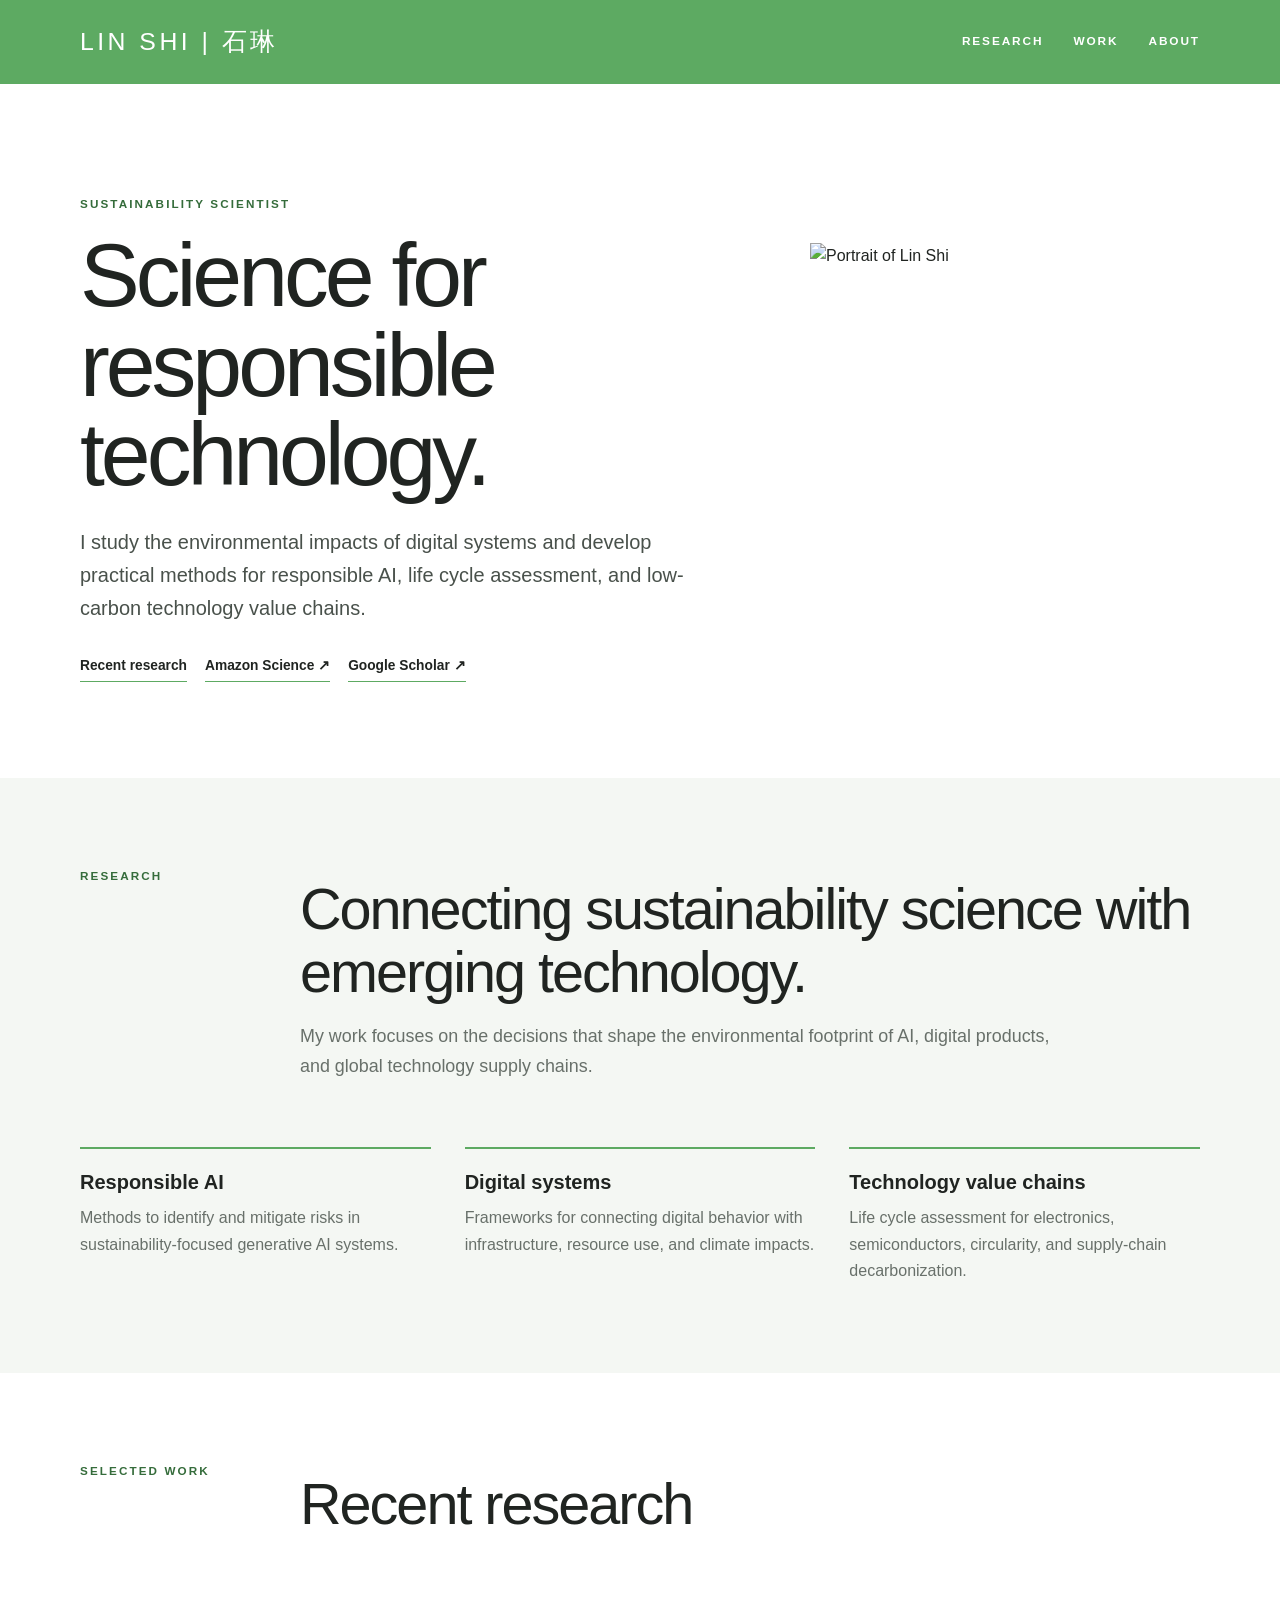
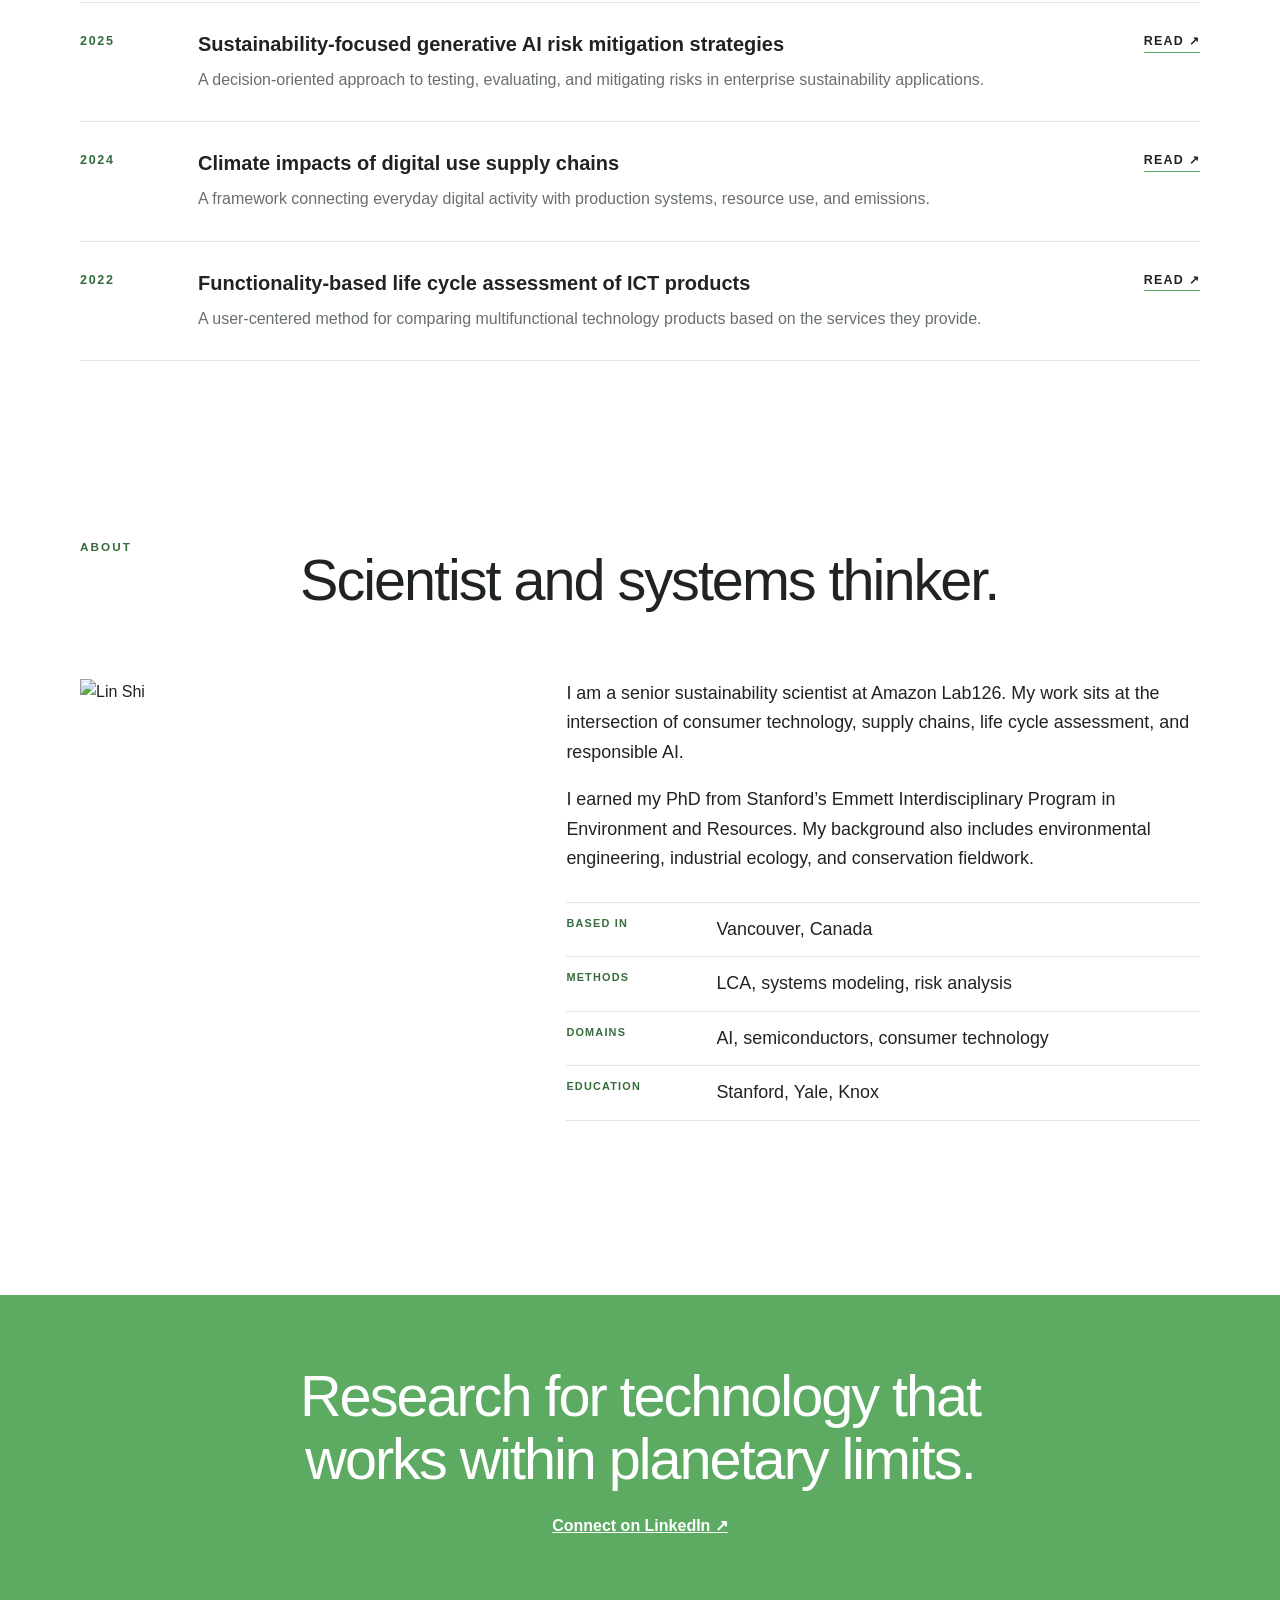
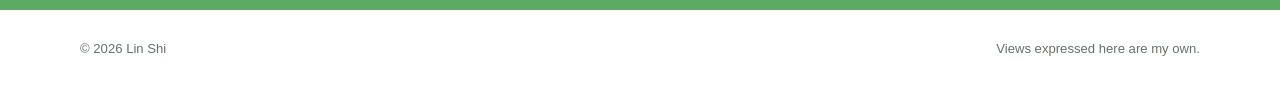
==== commit afc4ab04: "Refresh personal website" ====
--- a/index.html
+++ b/index.html
@@ -3,118 +3,91 @@
 <head>
   <meta charset="utf-8" />
   <meta name="viewport" content="width=device-width, initial-scale=1" />
-  <meta name="description" content="Lin Shi is a sustainability scientist working across responsible AI, digital systems, life cycle assessment, and technology supply chains." />
+  <meta name="description" content="Lin Shi is a sustainability scientist working on responsible AI, life cycle assessment, and technology supply chains." />
   <meta name="theme-color" content="#5daa62" />
-  <meta property="og:title" content="Lin Shi | Sustainability Scientist" />
-  <meta property="og:description" content="Research at the intersection of sustainability science, responsible AI, and digital systems." />
-  <meta property="og:type" content="website" />
-  <meta property="og:image" content="assets/headshot.jpg" />
   <title>Lin Shi | Sustainability Scientist</title>
   <style>
     :root{
       --green:#5daa62;
-      --green-dark:#1c442d;
-      --green-pale:#e7f2e7;
-      --ink:#171b18;
-      --muted:#657069;
-      --paper:#fbfcfa;
-      --line:#dde4dd;
-      --night:#101713;
-      --max:1240px;
+      --ink:#202421;
+      --muted:#68706a;
+      --paper:#ffffff;
+      --soft:#f4f7f3;
+      --line:#dfe5df;
+      --max:1120px;
     }
     *{box-sizing:border-box}
     html{scroll-behavior:smooth}
     body{margin:0;background:var(--paper);color:var(--ink);font-family:"Avenir Next",Avenir,"Helvetica Neue",Arial,sans-serif;line-height:1.65}
     a{color:inherit}
-    .shell{width:min(calc(100% - 52px),var(--max));margin:auto}
-    .topbar{position:sticky;top:0;z-index:50;background:rgba(93,170,98,.96);color:#fff;backdrop-filter:blur(14px);box-shadow:0 1px 0 rgba(0,0,0,.04)}
-    .topbar:before{content:"";position:absolute;left:0;top:0;border-top:42px solid var(--paper);border-right:42px solid transparent;width:0;height:0}
-    .nav{height:94px;display:flex;align-items:center;justify-content:space-between;gap:28px}
-    .brand{font-size:clamp(1.2rem,2vw,1.85rem);letter-spacing:.16em;text-transform:uppercase;text-decoration:none;font-weight:500;white-space:nowrap}
-    .navlinks{display:flex;gap:38px;align-items:center}
-    .navlinks a{text-decoration:none;text-transform:uppercase;letter-spacing:.19em;font-size:.78rem;font-weight:700;opacity:.92}
-    .navlinks a:hover{opacity:.55}
-
-    .hero{min-height:720px;display:grid;align-items:center;position:relative;overflow:hidden}
-    .hero:before{content:"";position:absolute;inset:0;background-image:linear-gradient(rgba(93,170,98,.06) 1px,transparent 1px),linear-gradient(90deg,rgba(93,170,98,.06) 1px,transparent 1px);background-size:46px 46px;mask-image:linear-gradient(to bottom,black,transparent 82%)}
-    .hero-grid{position:relative;display:grid;grid-template-columns:1.05fr .95fr;gap:78px;align-items:center;padding:98px 0 86px}
-    .kicker{text-transform:uppercase;letter-spacing:.22em;font-size:.78rem;font-weight:800;color:var(--green-dark)}
+    .shell{width:min(calc(100% - 40px),var(--max));margin:auto}
+
+    header{background:var(--green);color:#fff}
+    .nav{min-height:84px;display:flex;align-items:center;justify-content:space-between;gap:28px}
+    .brand{font-size:1.55rem;letter-spacing:.14em;text-transform:uppercase;text-decoration:none;white-space:nowrap}
+    nav{display:flex;gap:30px}
+    nav a{text-decoration:none;text-transform:uppercase;letter-spacing:.16em;font-size:.74rem;font-weight:700}
+
+    section{padding:88px 0}
+    .hero{padding:110px 0 96px}
+    .hero-grid{display:grid;grid-template-columns:1.2fr .8fr;gap:72px;align-items:center}
+    .eyebrow,.label{text-transform:uppercase;letter-spacing:.18em;font-size:.73rem;font-weight:800;color:#356c3b}
     h1,h2,h3,p{margin-top:0}
-    h1{font-weight:400;font-size:clamp(3.5rem,7.5vw,7rem);line-height:.98;letter-spacing:-.045em;margin:16px 0 26px;max-width:850px}
-    .hero-copy{font-size:clamp(1.1rem,1.7vw,1.45rem);color:#3f4943;max-width:760px}
-    .actions{display:flex;gap:12px;flex-wrap:wrap;margin-top:34px}
-    .button{display:inline-flex;align-items:center;justify-content:center;border:1px solid var(--green-dark);padding:12px 18px;text-decoration:none;text-transform:uppercase;letter-spacing:.12em;font-size:.72rem;font-weight:800}
-    .button.primary{background:var(--green-dark);color:#fff}
-    .button:hover{transform:translateY(-2px)}
-    .portrait-wrap{position:relative;max-width:470px;margin-left:auto}
-    .portrait-wrap:before{content:"";position:absolute;inset:-22px 28px 26px -24px;border:1px solid var(--green);z-index:0}
-    .portrait{position:relative;z-index:1;width:100%;aspect-ratio:1/1;object-fit:cover;filter:saturate(.88) contrast(1.02);display:block}
-    .signal{position:absolute;right:-18px;bottom:-35px;width:150px;height:150px;border-radius:50%;background:radial-gradient(circle at center,var(--green) 0 4px,transparent 5px),repeating-radial-gradient(circle at center,transparent 0 17px,rgba(93,170,98,.45) 18px 19px);z-index:2}
-
-    section{padding:104px 0;border-top:1px solid var(--line)}
-    .section-title{display:grid;grid-template-columns:.46fr 1fr;gap:60px;align-items:start;margin-bottom:58px}
-    .section-title .label{text-transform:uppercase;letter-spacing:.22em;font-size:.74rem;font-weight:800;color:var(--green-dark)}
-    h2{font-size:clamp(2.2rem,4.8vw,4.5rem);font-weight:400;line-height:1.08;letter-spacing:-.04em;margin-bottom:18px}
-    .intro{font-size:1.14rem;color:var(--muted);max-width:760px}
-
-    .research-grid{display:grid;grid-template-columns:repeat(3,1fr);gap:22px}
-    .research-card{border-top:2px solid var(--green);padding:24px 4px 8px;min-height:270px;position:relative}
-    .research-card .num{font-size:.75rem;letter-spacing:.16em;color:var(--green-dark);font-weight:800}
-    .research-card h3{font-size:1.45rem;font-weight:500;line-height:1.25;margin:42px 0 14px}
-    .research-card p{color:var(--muted)}
-
-    .dark{background:var(--night);color:#f4f7f4;border-top:0;position:relative;overflow:hidden}
-    .dark:before{content:"";position:absolute;width:520px;height:520px;border-radius:50%;right:-160px;top:-160px;background:radial-gradient(circle,rgba(93,170,98,.28),transparent 68%)}
-    .dark .label,.dark .kicker{color:#9fd5a3}
-    .dark .intro{color:#b5c0b9}
-    .work-list{position:relative;z-index:1}
-    .work-item{display:grid;grid-template-columns:120px 1fr auto;gap:34px;align-items:start;padding:34px 0;border-top:1px solid rgba(255,255,255,.16)}
-    .work-item:last-child{border-bottom:1px solid rgba(255,255,255,.16)}
-    .year{font-size:.8rem;letter-spacing:.18em;color:#9fd5a3;font-weight:800}
-    .work-item h3{font-size:clamp(1.35rem,2.2vw,2rem);font-weight:450;line-height:1.22;margin-bottom:10px}
-    .work-item p{color:#aeb9b2;max-width:820px;margin-bottom:0}
-    .work-link{text-decoration:none;border-bottom:1px solid #9fd5a3;color:#dff1e0;font-size:.78rem;text-transform:uppercase;letter-spacing:.12em;white-space:nowrap;padding-bottom:5px}
-
-    .systems{display:grid;grid-template-columns:1fr 1fr;gap:70px;align-items:center}
-    .diagram{min-height:420px;position:relative;border:1px solid var(--line);background:#fff;overflow:hidden}
-    .node{position:absolute;width:128px;height:128px;border:1px solid var(--green);border-radius:50%;display:grid;place-items:center;text-align:center;padding:18px;text-transform:uppercase;letter-spacing:.11em;font-size:.68rem;font-weight:800;background:#fff}
-    .node.a{left:7%;top:12%}.node.b{right:7%;top:12%}.node.c{left:50%;transform:translateX(-50%);bottom:9%}.node.core{left:50%;top:48%;transform:translate(-50%,-50%);background:var(--green);color:white;border-color:var(--green);width:150px;height:150px}
-    .line{position:absolute;height:1px;background:var(--green);transform-origin:left center}
-    .line.l1{left:25%;top:31%;width:30%;transform:rotate(22deg)}.line.l2{left:51%;top:48%;width:29%;transform:rotate(-22deg)}.line.l3{left:51%;top:53%;width:28%;transform:rotate(106deg)}
-    .systems-copy ul{list-style:none;padding:0;margin:30px 0 0}
-    .systems-copy li{padding:16px 0;border-top:1px solid var(--line);display:flex;gap:18px}
-    .systems-copy li span:first-child{color:var(--green-dark);font-weight:800;letter-spacing:.1em;font-size:.74rem}
-
-    .about-grid{display:grid;grid-template-columns:.78fr 1.22fr;gap:76px;align-items:start}
-    .about-photo{width:100%;display:block;aspect-ratio:4/5;object-fit:cover;filter:grayscale(.08)}
-    .about-copy{font-size:1.16rem}
-    .facts{display:grid;grid-template-columns:1fr 1fr;gap:0 28px;margin-top:34px;border-top:1px solid var(--line)}
-    .fact{padding:14px 0;border-bottom:1px solid var(--line)}
-    .fact strong{display:block;text-transform:uppercase;letter-spacing:.12em;font-size:.69rem;color:var(--green-dark)}
-
-    .contact{background:var(--green);color:#fff;border-top:0}
-    .contact-inner{display:grid;grid-template-columns:1fr auto;gap:50px;align-items:end}
-    .contact h2{max-width:850px;margin-bottom:0}
-    .contact .button{border-color:#fff;color:#fff}
-
-    footer{padding:34px 0;color:var(--muted);font-size:.84rem}
+    h1{font-size:clamp(3.2rem,7vw,6.3rem);font-weight:400;line-height:1;letter-spacing:-.045em;margin:18px 0 26px}
+    h2{font-size:clamp(2.1rem,4.5vw,3.8rem);font-weight:400;line-height:1.1;letter-spacing:-.035em;margin:12px 0 18px}
+    h3{font-size:1.25rem;line-height:1.3;margin-bottom:10px}
+    .lead{font-size:1.25rem;color:#49514b;max-width:760px}
+    .portrait{width:100%;max-width:390px;aspect-ratio:1/1;object-fit:cover;display:block;margin-left:auto}
+    .links{display:flex;flex-wrap:wrap;gap:18px;margin-top:30px}
+    .links a{text-decoration:none;border-bottom:1px solid var(--green);padding-bottom:3px;font-size:.86rem;font-weight:700}
+
+    .section-head{display:grid;grid-template-columns:180px 1fr;gap:40px;margin-bottom:48px}
+    .intro{font-size:1.12rem;color:var(--muted);max-width:780px}
+
+    .research{background:var(--soft)}
+    .research-grid{display:grid;grid-template-columns:repeat(3,1fr);gap:34px}
+    .research-card{border-top:2px solid var(--green);padding-top:20px}
+    .research-card p{color:var(--muted);margin-bottom:0}
+
+    .work-list{border-top:1px solid var(--line)}
+    .work-item{display:grid;grid-template-columns:90px 1fr auto;gap:28px;padding:28px 0;border-bottom:1px solid var(--line);align-items:start}
+    .year{color:#356c3b;font-size:.78rem;font-weight:800;letter-spacing:.14em}
+    .work-item p{color:var(--muted);margin-bottom:0}
+    .work-item a{text-decoration:none;white-space:nowrap;border-bottom:1px solid var(--green);font-size:.78rem;font-weight:800;text-transform:uppercase;letter-spacing:.1em}
+
+    .about-grid{display:grid;grid-template-columns:.8fr 1.2fr;gap:64px;align-items:start}
+    .about-photo{width:100%;aspect-ratio:4/5;object-fit:cover;display:block}
+    .about-copy{font-size:1.12rem}
+    .facts{margin-top:28px;border-top:1px solid var(--line)}
+    .fact{display:grid;grid-template-columns:130px 1fr;gap:20px;padding:12px 0;border-bottom:1px solid var(--line)}
+    .fact strong{text-transform:uppercase;letter-spacing:.11em;font-size:.68rem;color:#356c3b}
+
+    .contact{background:var(--green);color:#fff;text-align:center;padding:70px 0}
+    .contact h2{max-width:800px;margin:0 auto 22px}
+    .contact a{font-weight:800}
+
+    footer{padding:28px 0;color:var(--muted);font-size:.82rem}
     .footer{display:flex;justify-content:space-between;gap:20px;flex-wrap:wrap}
-    .reveal{opacity:0;transform:translateY(18px);transition:opacity .7s ease,transform .7s ease}.reveal.visible{opacity:1;transform:none}
-
-    @media(max-width:900px){
-      .nav{height:78px}.navlinks{display:none}.hero{min-height:auto}.hero-grid,.section-title,.systems,.about-grid,.contact-inner{grid-template-columns:1fr}.hero-grid{gap:56px;padding:72px 0}.portrait-wrap{margin:0;max-width:420px}.research-grid{grid-template-columns:1fr}.work-item{grid-template-columns:1fr;gap:12px}.systems{gap:42px}.about-photo{max-width:420px}.signal{display:none}
+
+    @media(max-width:820px){
+      nav{display:none}
+      .hero-grid,.section-head,.about-grid{grid-template-columns:1fr}
+      .hero-grid{gap:44px}
+      .portrait{margin:0;max-width:360px}
+      .research-grid{grid-template-columns:1fr}
+      .work-item{grid-template-columns:1fr;gap:10px}
+      section{padding:72px 0}
+      .hero{padding:78px 0}
     }
-    @media(max-width:560px){.shell{width:min(calc(100% - 30px),var(--max))}.brand{font-size:1.02rem}.topbar:before{border-top-width:26px;border-right-width:26px}.hero-grid{padding-top:58px}.diagram{min-height:350px}.node{width:102px;height:102px;font-size:.58rem}.node.core{width:122px;height:122px}.facts{grid-template-columns:1fr}section{padding:78px 0}}
   </style>
 </head>
 <body>
-  <header class="topbar">
+  <header>
     <div class="shell nav">
       <a class="brand" href="#top">Lin Shi | 石琳</a>
-      <nav class="navlinks" aria-label="Main navigation">
+      <nav aria-label="Main navigation">
         <a href="#research">Research</a>
-        <a href="#work">Selected work</a>
-        <a href="#systems">Systems</a>
+        <a href="#work">Work</a>
         <a href="#about">About</a>
       </nav>
     </div>
@@ -123,82 +96,109 @@
   <main id="top">
     <section class="hero">
       <div class="shell hero-grid">
-        <div class="reveal">
-          <div class="kicker">Sustainability scientist · responsible AI researcher</div>
-          <h1>Science for a digital world within planetary limits.</h1>
-          <p class="hero-copy">I study how technology is made, used, and governed—then build decision frameworks that help organizations reduce environmental impact without losing sight of people, systems, or uncertainty.</p>
-          <div class="actions">
-            <a class="button primary" href="#work">Explore recent research</a>
-            <a class="button" href="https://www.amazon.science/author/lin-shi" target="_blank" rel="noopener">Amazon Science ↗</a>
-            <a class="button" href="https://scholar.google.com/citations?user=h-xFztAAAAAJ" target="_blank" rel="noopener">Google Scholar ↗</a>
+        <div>
+          <div class="eyebrow">Sustainability scientist</div>
+          <h1>Science for responsible technology.</h1>
+          <p class="lead">I study the environmental impacts of digital systems and develop practical methods for responsible AI, life cycle assessment, and low-carbon technology value chains.</p>
+          <div class="links">
+            <a href="#work">Recent research</a>
+            <a href="https://www.amazon.science/author/lin-shi" target="_blank" rel="noopener">Amazon Science ↗</a>
+            <a href="https://scholar.google.com/citations?user=h-xFztAAAAAJ" target="_blank" rel="noopener">Google Scholar ↗</a>
           </div>
         </div>
-        <div class="portrait-wrap reveal">
-          <img class="portrait" src="assets/headshot.jpg" alt="Portrait of Lin Shi" />
-          <div class="signal" aria-hidden="true"></div>
-        </div>
-      </div>
-    </section>
-
-    <section id="research">
-      <div class="shell">
-        <div class="section-title reveal">
-          <div class="label">Research agenda</div>
-          <div><h2>Connecting environmental science with the frontier of technology.</h2><p class="intro">My research moves between product-level measurement, global value chains, digital behavior, and AI governance. The common thread is decision-making under complex system constraints.</p></div>
+        <img class="portrait" src="assets/headshot.jpg" alt="Portrait of Lin Shi" />
+      </div>
+    </section>
+
+    <section class="research" id="research">
+      <div class="shell">
+        <div class="section-head">
+          <div class="label">Research</div>
+          <div>
+            <h2>Connecting sustainability science with emerging technology.</h2>
+            <p class="intro">My work focuses on the decisions that shape the environmental footprint of AI, digital products, and global technology supply chains.</p>
+          </div>
         </div>
         <div class="research-grid">
-          <article class="research-card reveal"><div class="num">01 / RESPONSIBLE AI</div><h3>Risk-aware generative AI for sustainability</h3><p>Structured methods to identify, test, evaluate, and mitigate misinformation, data leakage, and other deployment risks in sustainability-focused AI systems.</p></article>
-          <article class="research-card reveal"><div class="num">02 / DIGITAL SYSTEMS</div><h3>Climate impacts beyond the device</h3><p>New ways to understand the emissions monitored, induced, or enabled by digital behavior—not only the embodied footprint of hardware.</p></article>
-          <article class="research-card reveal"><div class="num">03 / INDUSTRIAL ECOLOGY</div><h3>Low-carbon technology value chains</h3><p>Life cycle assessment and systems methods for electronics, semiconductors, circularity, product durability, and supply-chain decarbonization.</p></article>
-        </div>
-      </div>
-    </section>
-
-    <section class="dark" id="work">
-      <div class="shell">
-        <div class="section-title reveal">
+          <article class="research-card">
+            <h3>Responsible AI</h3>
+            <p>Methods to identify and mitigate risks in sustainability-focused generative AI systems.</p>
+          </article>
+          <article class="research-card">
+            <h3>Digital systems</h3>
+            <p>Frameworks for connecting digital behavior with infrastructure, resource use, and climate impacts.</p>
+          </article>
+          <article class="research-card">
+            <h3>Technology value chains</h3>
+            <p>Life cycle assessment for electronics, semiconductors, circularity, and supply-chain decarbonization.</p>
+          </article>
+        </div>
+      </div>
+    </section>
+
+    <section id="work">
+      <div class="shell">
+        <div class="section-head">
           <div class="label">Selected work</div>
-          <div><h2>Recent research</h2><p class="intro">A selection of work spanning responsible AI, digital behavior, device circularity, and life cycle assessment.</p></div>
+          <div><h2>Recent research</h2></div>
         </div>
         <div class="work-list">
-          <article class="work-item reveal"><div class="year">2025</div><div><h3>Sustainability-focused generative AI risk mitigation strategies</h3><p>A systematic approach to risk identification, testing, evaluation, and mitigation for enterprise sustainability applications of generative AI.</p></div><a class="work-link" href="https://www.amazon.science/publications/sustainability-focused-generative-ai-risk-mitigation-strategies" target="_blank" rel="noopener">Read paper ↗</a></article>
-          <article class="work-item reveal"><div class="year">2024</div><div><h3>Climate impacts of digital use supply chains</h3><p>Introduces digital use supply chains as a framework for connecting moment-by-moment digital activity with production, resource use, and climate impacts.</p></div><a class="work-link" href="https://www.gsb.stanford.edu/faculty-research/publications/climate-impacts-digital-use-supply-chains" target="_blank" rel="noopener">View research ↗</a></article>
-          <article class="work-item reveal"><div class="year">2023</div><div><h3>Predicting cumulative device activity for circularity</h3><p>A methodology using device activity over time to improve estimates of utilization, circularity potential, and use-phase carbon footprint.</p></div><a class="work-link" href="https://www.amazon.science/author/lin-shi" target="_blank" rel="noopener">Amazon Science ↗</a></article>
-          <article class="work-item reveal"><div class="year">2022</div><div><h3>Functionality-based life cycle assessment of ICT products</h3><p>A user-oriented LCA framework that compares multifunctional technology products according to the services and functions people actually use.</p></div><a class="work-link" href="https://doi.org/10.1111/jiec.13240" target="_blank" rel="noopener">Read paper ↗</a></article>
-        </div>
-      </div>
-    </section>
-
-    <section id="systems">
-      <div class="shell systems">
-        <div class="diagram reveal" aria-label="Diagram connecting AI, products, supply chains, and sustainability decisions">
-          <div class="node a">Products & materials</div><div class="node b">AI & digital behavior</div><div class="node c">Value chains & climate</div><div class="node core">Decision science</div>
-          <div class="line l1"></div><div class="line l2"></div><div class="line l3"></div>
-        </div>
-        <div class="systems-copy reveal"><div class="label">How I work</div><h2>From measurement to decisions.</h2><p class="intro">I combine industrial ecology, quantitative modeling, field knowledge, and responsible-innovation methods to turn fragmented evidence into actionable choices.</p><ul><li><span>01</span><div><strong>Measure</strong><br />Define the right system boundary and quantify impacts with transparent assumptions.</div></li><li><span>02</span><div><strong>Connect</strong><br />Trace relationships among products, users, infrastructure, suppliers, and policy.</div></li><li><span>03</span><div><strong>Decide</strong><br />Translate uncertainty into practical pathways, safeguards, and priorities.</div></li></ul></div>
+          <article class="work-item">
+            <div class="year">2025</div>
+            <div><h3>Sustainability-focused generative AI risk mitigation strategies</h3><p>A decision-oriented approach to testing, evaluating, and mitigating risks in enterprise sustainability applications.</p></div>
+            <a href="https://www.amazon.science/publications/sustainability-focused-generative-ai-risk-mitigation-strategies" target="_blank" rel="noopener">Read ↗</a>
+          </article>
+          <article class="work-item">
+            <div class="year">2024</div>
+            <div><h3>Climate impacts of digital use supply chains</h3><p>A framework connecting everyday digital activity with production systems, resource use, and emissions.</p></div>
+            <a href="https://www.gsb.stanford.edu/faculty-research/publications/climate-impacts-digital-use-supply-chains" target="_blank" rel="noopener">Read ↗</a>
+          </article>
+          <article class="work-item">
+            <div class="year">2022</div>
+            <div><h3>Functionality-based life cycle assessment of ICT products</h3><p>A user-centered method for comparing multifunctional technology products based on the services they provide.</p></div>
+            <a href="https://doi.org/10.1111/jiec.13240" target="_blank" rel="noopener">Read ↗</a>
+          </article>
+        </div>
       </div>
     </section>
 
     <section id="about">
       <div class="shell">
-        <div class="section-title reveal"><div class="label">About</div><div><h2>Scientist, systems thinker, and translator across disciplines.</h2></div></div>
+        <div class="section-head">
+          <div class="label">About</div>
+          <div><h2>Scientist and systems thinker.</h2></div>
+        </div>
         <div class="about-grid">
-          <img class="about-photo reveal" src="assets/headshot.jpg" alt="Lin Shi" />
-          <div class="about-copy reveal"><p>I am a senior sustainability scientist at Amazon Lab126, where I work on environmental challenges at the intersection of consumer technology, supply chains, life cycle assessment, and responsible AI.</p><p>I earned my PhD from Stanford’s Emmett Interdisciplinary Program in Environment and Resources. My earlier work spans environmental engineering, landscape ecology, conservation fieldwork, industrial ecology, and technology-sector sustainability.</p><p>I am most energized by research that is scientifically rigorous, useful in practice, and clear enough to change how decisions are made.</p><div class="facts"><div class="fact"><strong>Based in</strong>Vancouver, Canada</div><div class="fact"><strong>Methods</strong>LCA · systems modeling · risk analysis</div><div class="fact"><strong>Domains</strong>AI · semiconductors · consumer technology</div><div class="fact"><strong>Education</strong>Stanford · Yale · Knox</div></div></div>
+          <img class="about-photo" src="assets/headshot.jpg" alt="Lin Shi" />
+          <div class="about-copy">
+            <p>I am a senior sustainability scientist at Amazon Lab126. My work sits at the intersection of consumer technology, supply chains, life cycle assessment, and responsible AI.</p>
+            <p>I earned my PhD from Stanford’s Emmett Interdisciplinary Program in Environment and Resources. My background also includes environmental engineering, industrial ecology, and conservation fieldwork.</p>
+            <div class="facts">
+              <div class="fact"><strong>Based in</strong><span>Vancouver, Canada</span></div>
+              <div class="fact"><strong>Methods</strong><span>LCA, systems modeling, risk analysis</span></div>
+              <div class="fact"><strong>Domains</strong><span>AI, semiconductors, consumer technology</span></div>
+              <div class="fact"><strong>Education</strong><span>Stanford, Yale, Knox</span></div>
+            </div>
+          </div>
         </div>
       </div>
     </section>
 
     <section class="contact">
-      <div class="shell contact-inner"><h2>Let’s build technology that works for people and the planet.</h2><a class="button" href="https://www.linkedin.com/in/linshi" target="_blank" rel="noopener">Connect on LinkedIn ↗</a></div>
+      <div class="shell">
+        <h2>Research for technology that works within planetary limits.</h2>
+        <a href="https://www.linkedin.com/in/linshi" target="_blank" rel="noopener">Connect on LinkedIn ↗</a>
+      </div>
     </section>
   </main>
 
-  <footer><div class="shell footer"><span>© <span id="year"></span> Lin Shi</span><span>Views expressed here are my own.</span></div></footer>
-  <script>
-    document.getElementById('year').textContent=new Date().getFullYear();
-    const observer=new IntersectionObserver(entries=>entries.forEach(e=>{if(e.isIntersecting)e.target.classList.add('visible')}),{threshold:.12});
-    document.querySelectorAll('.reveal').forEach(el=>observer.observe(el));
-  </script>
+  <footer>
+    <div class="shell footer">
+      <span>© <span id="year"></span> Lin Shi</span>
+      <span>Views expressed here are my own.</span>
+    </div>
+  </footer>
+  <script>document.getElementById('year').textContent=new Date().getFullYear();</script>
 </body>
 </html>
+
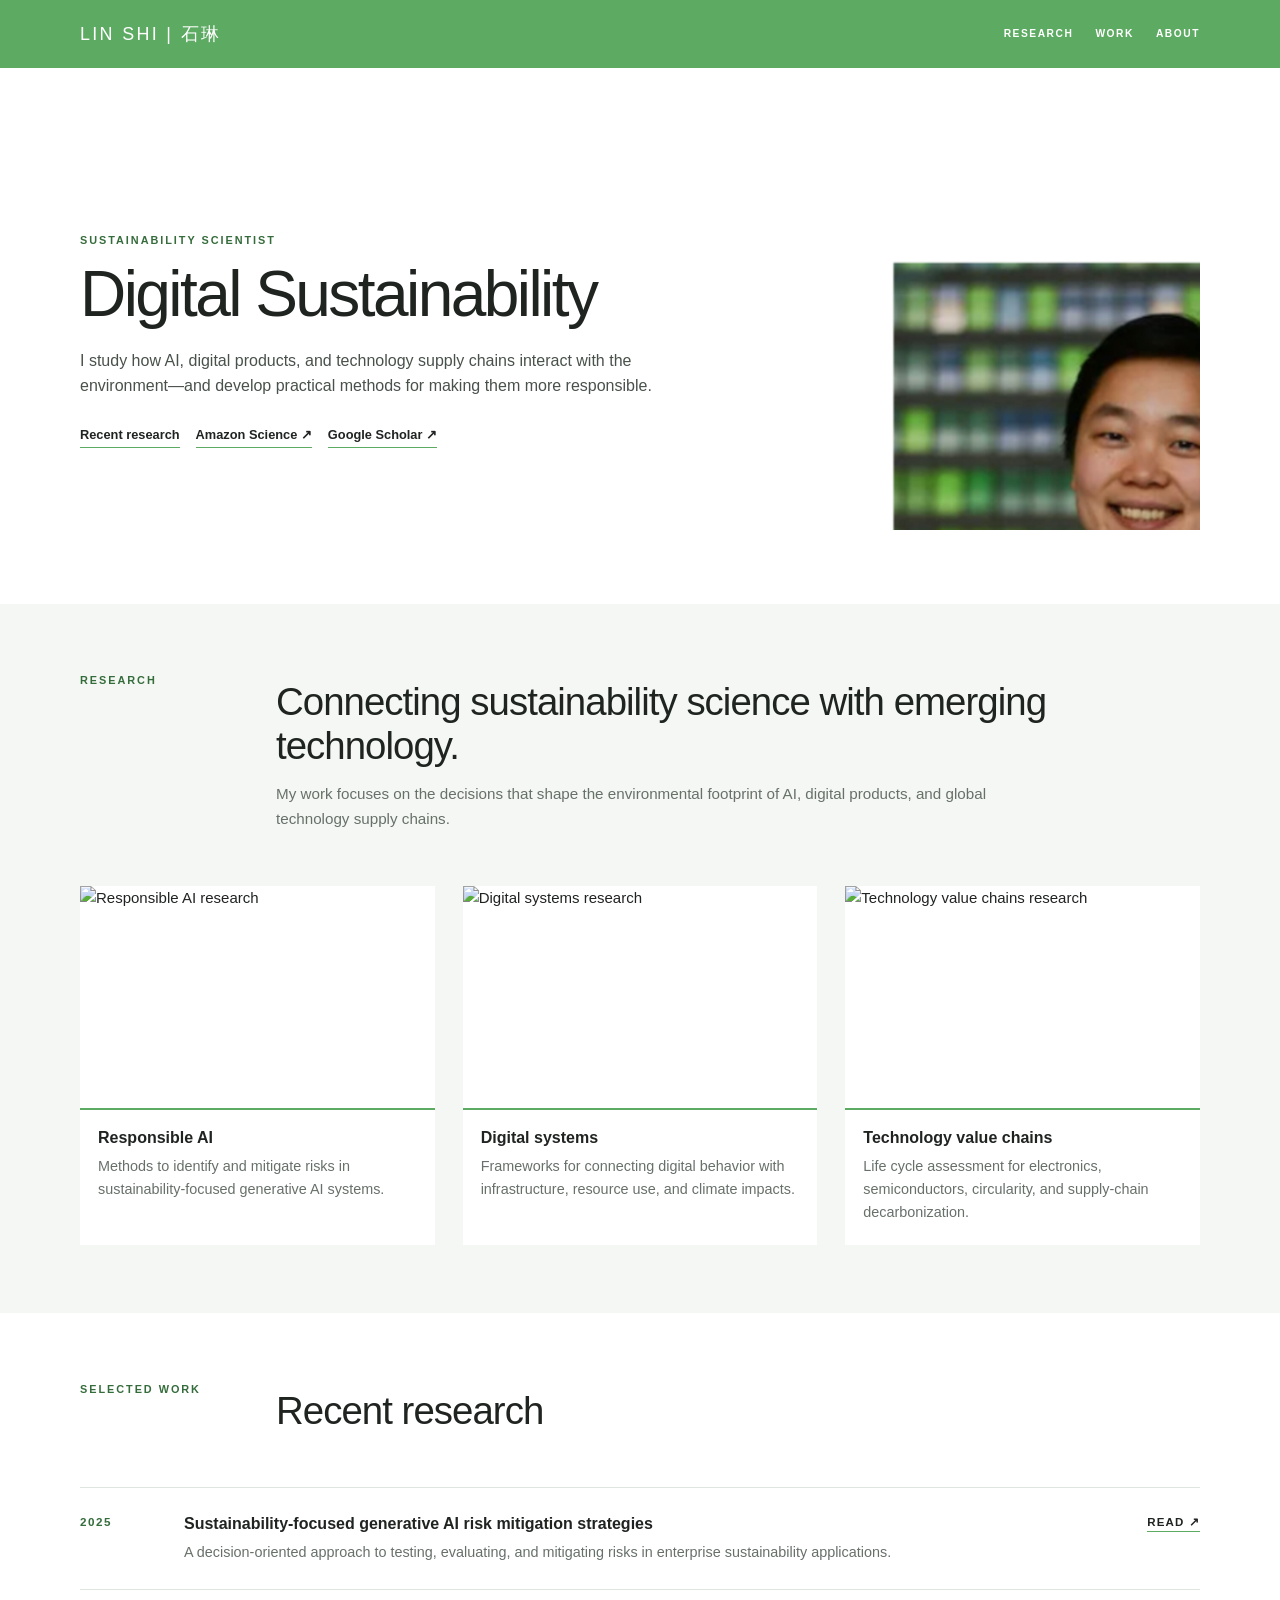
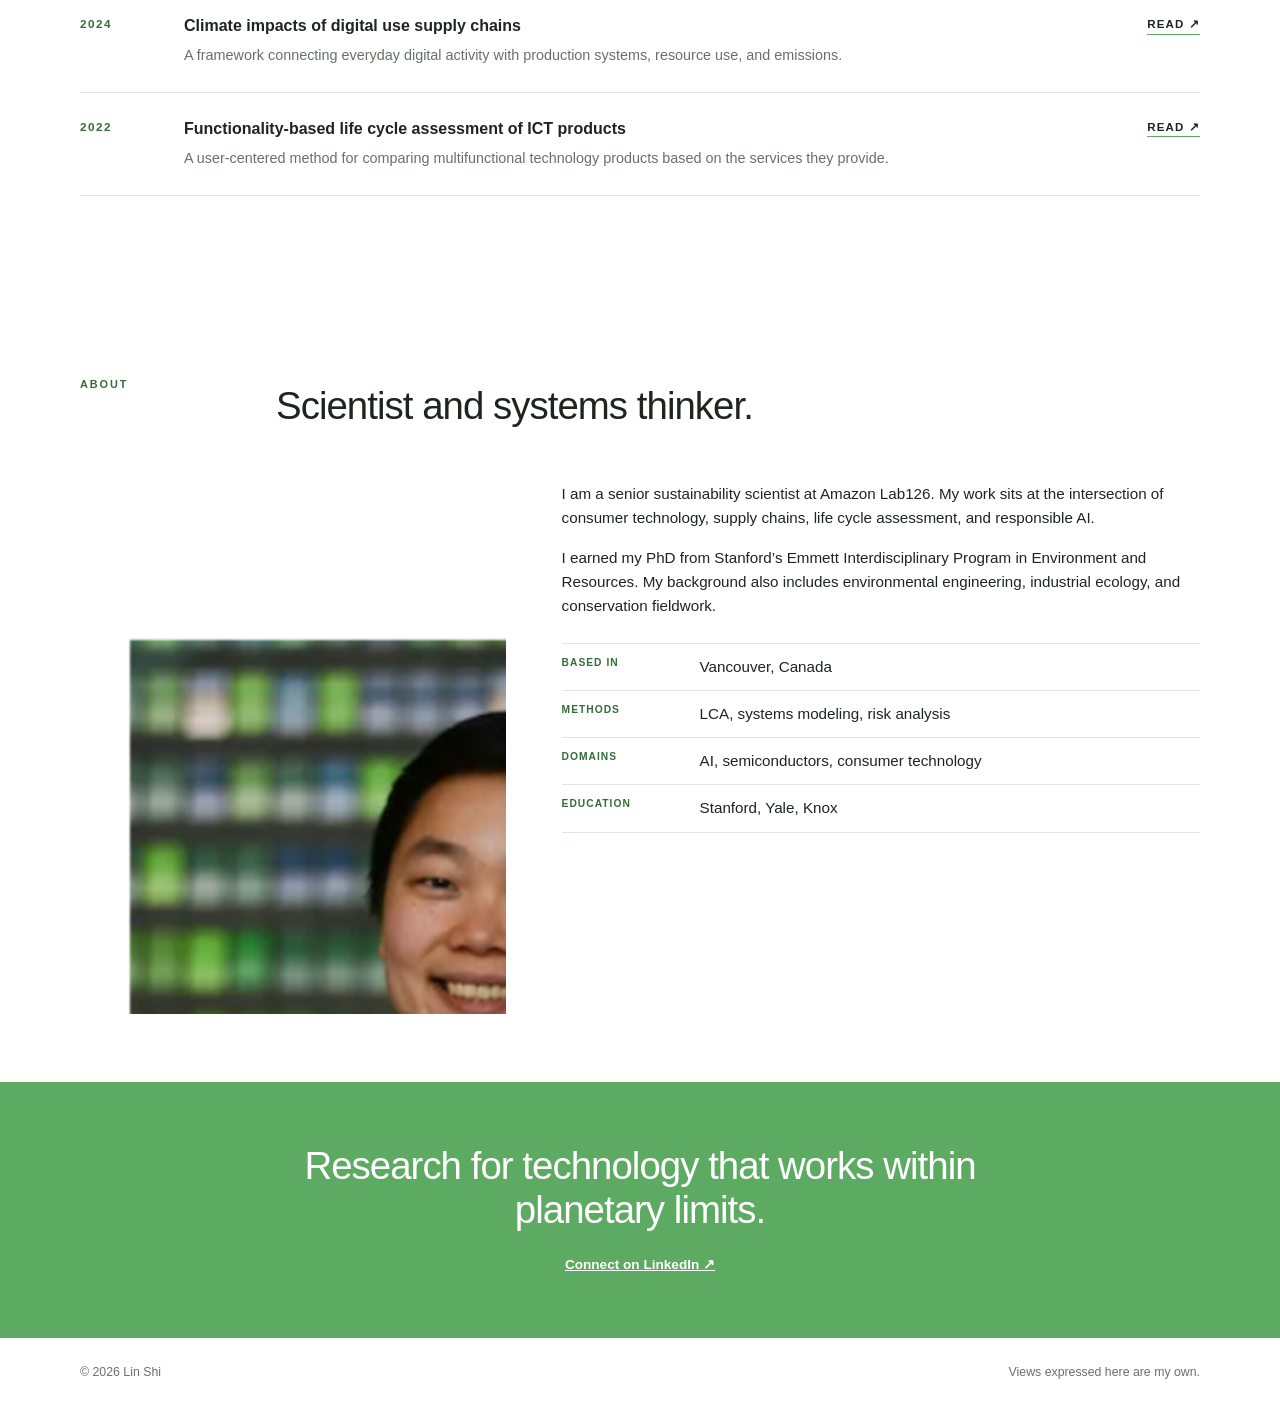
==== commit 352191ac: "Refresh personal website" ====
--- a/index.html
+++ b/index.html
@@ -5,200 +5,53 @@
   <meta name="viewport" content="width=device-width, initial-scale=1" />
   <meta name="description" content="Lin Shi is a sustainability scientist working on responsible AI, life cycle assessment, and technology supply chains." />
   <meta name="theme-color" content="#5daa62" />
-  <title>Lin Shi | Sustainability Scientist</title>
+  <title>Lin Shi | Digital Sustainability</title>
   <style>
-    :root{
-      --green:#5daa62;
-      --ink:#202421;
-      --muted:#68706a;
-      --paper:#ffffff;
-      --soft:#f4f7f3;
-      --line:#dfe5df;
-      --max:1120px;
-    }
-    *{box-sizing:border-box}
-    html{scroll-behavior:smooth}
-    body{margin:0;background:var(--paper);color:var(--ink);font-family:"Avenir Next",Avenir,"Helvetica Neue",Arial,sans-serif;line-height:1.65}
-    a{color:inherit}
-    .shell{width:min(calc(100% - 40px),var(--max));margin:auto}
-
-    header{background:var(--green);color:#fff}
-    .nav{min-height:84px;display:flex;align-items:center;justify-content:space-between;gap:28px}
-    .brand{font-size:1.55rem;letter-spacing:.14em;text-transform:uppercase;text-decoration:none;white-space:nowrap}
-    nav{display:flex;gap:30px}
-    nav a{text-decoration:none;text-transform:uppercase;letter-spacing:.16em;font-size:.74rem;font-weight:700}
-
-    section{padding:88px 0}
-    .hero{padding:110px 0 96px}
-    .hero-grid{display:grid;grid-template-columns:1.2fr .8fr;gap:72px;align-items:center}
-    .eyebrow,.label{text-transform:uppercase;letter-spacing:.18em;font-size:.73rem;font-weight:800;color:#356c3b}
-    h1,h2,h3,p{margin-top:0}
-    h1{font-size:clamp(3.2rem,7vw,6.3rem);font-weight:400;line-height:1;letter-spacing:-.045em;margin:18px 0 26px}
-    h2{font-size:clamp(2.1rem,4.5vw,3.8rem);font-weight:400;line-height:1.1;letter-spacing:-.035em;margin:12px 0 18px}
-    h3{font-size:1.25rem;line-height:1.3;margin-bottom:10px}
-    .lead{font-size:1.25rem;color:#49514b;max-width:760px}
-    .portrait{width:100%;max-width:390px;aspect-ratio:1/1;object-fit:cover;display:block;margin-left:auto}
-    .links{display:flex;flex-wrap:wrap;gap:18px;margin-top:30px}
-    .links a{text-decoration:none;border-bottom:1px solid var(--green);padding-bottom:3px;font-size:.86rem;font-weight:700}
-
-    .section-head{display:grid;grid-template-columns:180px 1fr;gap:40px;margin-bottom:48px}
-    .intro{font-size:1.12rem;color:var(--muted);max-width:780px}
-
-    .research{background:var(--soft)}
-    .research-grid{display:grid;grid-template-columns:repeat(3,1fr);gap:34px}
-    .research-card{border-top:2px solid var(--green);padding-top:20px}
-    .research-card p{color:var(--muted);margin-bottom:0}
-
-    .work-list{border-top:1px solid var(--line)}
-    .work-item{display:grid;grid-template-columns:90px 1fr auto;gap:28px;padding:28px 0;border-bottom:1px solid var(--line);align-items:start}
-    .year{color:#356c3b;font-size:.78rem;font-weight:800;letter-spacing:.14em}
-    .work-item p{color:var(--muted);margin-bottom:0}
-    .work-item a{text-decoration:none;white-space:nowrap;border-bottom:1px solid var(--green);font-size:.78rem;font-weight:800;text-transform:uppercase;letter-spacing:.1em}
-
-    .about-grid{display:grid;grid-template-columns:.8fr 1.2fr;gap:64px;align-items:start}
-    .about-photo{width:100%;aspect-ratio:4/5;object-fit:cover;display:block}
-    .about-copy{font-size:1.12rem}
-    .facts{margin-top:28px;border-top:1px solid var(--line)}
-    .fact{display:grid;grid-template-columns:130px 1fr;gap:20px;padding:12px 0;border-bottom:1px solid var(--line)}
-    .fact strong{text-transform:uppercase;letter-spacing:.11em;font-size:.68rem;color:#356c3b}
-
-    .contact{background:var(--green);color:#fff;text-align:center;padding:70px 0}
-    .contact h2{max-width:800px;margin:0 auto 22px}
-    .contact a{font-weight:800}
-
-    footer{padding:28px 0;color:var(--muted);font-size:.82rem}
-    .footer{display:flex;justify-content:space-between;gap:20px;flex-wrap:wrap}
-
-    @media(max-width:820px){
-      nav{display:none}
-      .hero-grid,.section-head,.about-grid{grid-template-columns:1fr}
-      .hero-grid{gap:44px}
-      .portrait{margin:0;max-width:360px}
-      .research-grid{grid-template-columns:1fr}
-      .work-item{grid-template-columns:1fr;gap:10px}
-      section{padding:72px 0}
-      .hero{padding:78px 0}
-    }
+    :root{--green:#5daa62;--ink:#202421;--muted:#68706a;--paper:#fff;--soft:#f4f7f3;--line:#dfe5df;--max:1120px}
+    *{box-sizing:border-box} html{scroll-behavior:smooth}
+    body{margin:0;background:var(--paper);color:var(--ink);font-family:"Avenir Next",Avenir,"Helvetica Neue",Arial,sans-serif;line-height:1.6;font-size:15px}
+    a{color:inherit}.shell{width:min(calc(100% - 40px),var(--max));margin:auto}
+    header{background:var(--green);color:#fff}.nav{min-height:68px;display:flex;align-items:center;justify-content:space-between;gap:24px}
+    .brand{font-size:1.12rem;letter-spacing:.13em;text-transform:uppercase;text-decoration:none;white-space:nowrap}
+    nav{display:flex;gap:22px}nav a{text-decoration:none;text-transform:uppercase;letter-spacing:.15em;font-size:.64rem;font-weight:700}
+    section{padding:68px 0}.hero{padding:82px 0 74px}.hero-grid{display:grid;grid-template-columns:1.18fr .82fr;gap:64px;align-items:center}
+    .eyebrow,.label{text-transform:uppercase;letter-spacing:.18em;font-size:.68rem;font-weight:800;color:#356c3b}
+    h1,h2,h3,p{margin-top:0}h1{font-size:clamp(2.25rem,5vw,4.25rem);font-weight:400;line-height:1.04;letter-spacing:-.04em;margin:12px 0 20px}
+    h2{font-size:clamp(1.55rem,3vw,2.55rem);font-weight:400;line-height:1.15;letter-spacing:-.025em;margin:8px 0 14px}h3{font-size:1rem;line-height:1.35;margin-bottom:7px}
+    .lead{font-size:1rem;color:#49514b;max-width:680px}.portrait{width:100%;max-width:380px;aspect-ratio:1/1;object-fit:cover;display:block;margin-left:auto}
+    .links{display:flex;flex-wrap:wrap;gap:16px;margin-top:26px}.links a{text-decoration:none;border-bottom:1px solid var(--green);padding-bottom:2px;font-size:.8rem;font-weight:700}
+    .section-head{display:grid;grid-template-columns:160px 1fr;gap:36px;margin-bottom:40px}.intro{font-size:.95rem;color:var(--muted);max-width:760px}
+    .research{background:var(--soft)}.research-grid{display:grid;grid-template-columns:repeat(3,1fr);gap:28px}
+    .research-card{background:#fff}.research-image{width:100%;aspect-ratio:16/10;object-fit:cover;display:block}.research-copy{border-top:2px solid var(--green);padding:17px 18px 20px}.research-card p{color:var(--muted);margin-bottom:0;font-size:.9rem}
+    .work-list{border-top:1px solid var(--line)}.work-item{display:grid;grid-template-columns:80px 1fr auto;gap:24px;padding:25px 0;border-bottom:1px solid var(--line);align-items:start}
+    .year{color:#356c3b;font-size:.73rem;font-weight:800;letter-spacing:.13em}.work-item p{color:var(--muted);margin-bottom:0;font-size:.9rem}.work-item a{text-decoration:none;white-space:nowrap;border-bottom:1px solid var(--green);font-size:.72rem;font-weight:800;text-transform:uppercase;letter-spacing:.1em}
+    .image-band{display:grid;grid-template-columns:1.35fr .85fr;gap:18px;margin-top:44px}.image-band img{width:100%;height:100%;min-height:240px;max-height:430px;object-fit:cover;display:block}.image-band img[hidden]{display:none}
+    .about-grid{display:grid;grid-template-columns:.8fr 1.2fr;gap:56px;align-items:start}.about-photo{width:100%;aspect-ratio:4/5;object-fit:cover;display:block}.about-copy{font-size:.95rem}
+    .facts{margin-top:24px;border-top:1px solid var(--line)}.fact{display:grid;grid-template-columns:120px 1fr;gap:18px;padding:11px 0;border-bottom:1px solid var(--line)}.fact strong{text-transform:uppercase;letter-spacing:.1em;font-size:.64rem;color:#356c3b}
+    .contact{background:var(--green);color:#fff;text-align:center;padding:62px 0}.contact h2{max-width:760px;margin:0 auto 20px}.contact a{font-weight:800;font-size:.85rem}
+    footer{padding:25px 0;color:var(--muted);font-size:.77rem}.footer{display:flex;justify-content:space-between;gap:18px;flex-wrap:wrap}
+    @media(max-width:820px){.shell{width:min(calc(100% - 28px),var(--max))}.nav{min-height:62px;gap:12px}.brand{font-size:.95rem;letter-spacing:.1em}nav{gap:13px;overflow-x:auto;white-space:nowrap}nav a{font-size:.57rem;letter-spacing:.1em}
+      .hero-grid,.section-head,.about-grid{grid-template-columns:1fr}.hero-grid{gap:30px}.section-head{gap:10px;margin-bottom:30px}.portrait{margin:0;max-width:300px}.research-grid{grid-template-columns:1fr 1fr}.work-item{grid-template-columns:1fr;gap:7px;padding:20px 0}.work-item a{justify-self:start}.image-band{grid-template-columns:1fr}.image-band img{min-height:220px;max-height:360px}section{padding:52px 0}.hero{padding:56px 0 50px}.links{gap:13px;margin-top:22px}.about-grid{gap:30px}.about-photo{max-width:320px}.fact{grid-template-columns:95px 1fr}.contact{padding:48px 0}}
+    @media(max-width:560px){body{font-size:14px}.nav{display:block;padding:12px 0 10px}.brand{display:block;margin-bottom:8px}nav{display:flex;gap:15px;padding-bottom:2px}h1{font-size:2.15rem}h2{font-size:1.65rem}.lead{font-size:.95rem}.portrait{max-width:100%}.links{flex-direction:column;align-items:flex-start}.research-grid{grid-template-columns:1fr}.research-copy{padding:15px 16px 18px}.image-band{margin-top:32px}.image-band img{min-height:190px}.fact{grid-template-columns:1fr;gap:3px}footer{font-size:.72rem}}
   </style>
 </head>
 <body>
-  <header>
-    <div class="shell nav">
-      <a class="brand" href="#top">Lin Shi | 石琳</a>
-      <nav aria-label="Main navigation">
-        <a href="#research">Research</a>
-        <a href="#work">Work</a>
-        <a href="#about">About</a>
-      </nav>
-    </div>
-  </header>
-
-  <main id="top">
-    <section class="hero">
-      <div class="shell hero-grid">
-        <div>
-          <div class="eyebrow">Sustainability scientist</div>
-          <h1>Science for responsible technology.</h1>
-          <p class="lead">I study the environmental impacts of digital systems and develop practical methods for responsible AI, life cycle assessment, and low-carbon technology value chains.</p>
-          <div class="links">
-            <a href="#work">Recent research</a>
-            <a href="https://www.amazon.science/author/lin-shi" target="_blank" rel="noopener">Amazon Science ↗</a>
-            <a href="https://scholar.google.com/citations?user=h-xFztAAAAAJ" target="_blank" rel="noopener">Google Scholar ↗</a>
-          </div>
-        </div>
-        <img class="portrait" src="assets/headshot.jpg" alt="Portrait of Lin Shi" />
-      </div>
-    </section>
-
-    <section class="research" id="research">
-      <div class="shell">
-        <div class="section-head">
-          <div class="label">Research</div>
-          <div>
-            <h2>Connecting sustainability science with emerging technology.</h2>
-            <p class="intro">My work focuses on the decisions that shape the environmental footprint of AI, digital products, and global technology supply chains.</p>
-          </div>
-        </div>
-        <div class="research-grid">
-          <article class="research-card">
-            <h3>Responsible AI</h3>
-            <p>Methods to identify and mitigate risks in sustainability-focused generative AI systems.</p>
-          </article>
-          <article class="research-card">
-            <h3>Digital systems</h3>
-            <p>Frameworks for connecting digital behavior with infrastructure, resource use, and climate impacts.</p>
-          </article>
-          <article class="research-card">
-            <h3>Technology value chains</h3>
-            <p>Life cycle assessment for electronics, semiconductors, circularity, and supply-chain decarbonization.</p>
-          </article>
-        </div>
-      </div>
-    </section>
-
-    <section id="work">
-      <div class="shell">
-        <div class="section-head">
-          <div class="label">Selected work</div>
-          <div><h2>Recent research</h2></div>
-        </div>
-        <div class="work-list">
-          <article class="work-item">
-            <div class="year">2025</div>
-            <div><h3>Sustainability-focused generative AI risk mitigation strategies</h3><p>A decision-oriented approach to testing, evaluating, and mitigating risks in enterprise sustainability applications.</p></div>
-            <a href="https://www.amazon.science/publications/sustainability-focused-generative-ai-risk-mitigation-strategies" target="_blank" rel="noopener">Read ↗</a>
-          </article>
-          <article class="work-item">
-            <div class="year">2024</div>
-            <div><h3>Climate impacts of digital use supply chains</h3><p>A framework connecting everyday digital activity with production systems, resource use, and emissions.</p></div>
-            <a href="https://www.gsb.stanford.edu/faculty-research/publications/climate-impacts-digital-use-supply-chains" target="_blank" rel="noopener">Read ↗</a>
-          </article>
-          <article class="work-item">
-            <div class="year">2022</div>
-            <div><h3>Functionality-based life cycle assessment of ICT products</h3><p>A user-centered method for comparing multifunctional technology products based on the services they provide.</p></div>
-            <a href="https://doi.org/10.1111/jiec.13240" target="_blank" rel="noopener">Read ↗</a>
-          </article>
-        </div>
-      </div>
-    </section>
-
-    <section id="about">
-      <div class="shell">
-        <div class="section-head">
-          <div class="label">About</div>
-          <div><h2>Scientist and systems thinker.</h2></div>
-        </div>
-        <div class="about-grid">
-          <img class="about-photo" src="assets/headshot.jpg" alt="Lin Shi" />
-          <div class="about-copy">
-            <p>I am a senior sustainability scientist at Amazon Lab126. My work sits at the intersection of consumer technology, supply chains, life cycle assessment, and responsible AI.</p>
-            <p>I earned my PhD from Stanford’s Emmett Interdisciplinary Program in Environment and Resources. My background also includes environmental engineering, industrial ecology, and conservation fieldwork.</p>
-            <div class="facts">
-              <div class="fact"><strong>Based in</strong><span>Vancouver, Canada</span></div>
-              <div class="fact"><strong>Methods</strong><span>LCA, systems modeling, risk analysis</span></div>
-              <div class="fact"><strong>Domains</strong><span>AI, semiconductors, consumer technology</span></div>
-              <div class="fact"><strong>Education</strong><span>Stanford, Yale, Knox</span></div>
-            </div>
-          </div>
-        </div>
-      </div>
-    </section>
-
-    <section class="contact">
-      <div class="shell">
-        <h2>Research for technology that works within planetary limits.</h2>
-        <a href="https://www.linkedin.com/in/linshi" target="_blank" rel="noopener">Connect on LinkedIn ↗</a>
-      </div>
-    </section>
-  </main>
-
-  <footer>
-    <div class="shell footer">
-      <span>© <span id="year"></span> Lin Shi</span>
-      <span>Views expressed here are my own.</span>
-    </div>
-  </footer>
-  <script>document.getElementById('year').textContent=new Date().getFullYear();</script>
-</body>
-</html>
-
+<header><div class="shell nav"><a class="brand" href="#top">Lin Shi | 石琳</a><nav aria-label="Main navigation"><a href="#research">Research</a><a href="#work">Work</a><a href="#about">About</a></nav></div></header>
+<main id="top">
+<section class="hero"><div class="shell hero-grid"><div><div class="eyebrow">Sustainability scientist</div><h1>Digital Sustainability</h1><p class="lead">I study how AI, digital products, and technology supply chains interact with the environment—and develop practical methods for making them more responsible.</p><div class="links"><a href="#work">Recent research</a><a href="https://www.amazon.science/author/lin-shi" target="_blank" rel="noopener">Amazon Science ↗</a><a href="https://scholar.google.com/citations?user=h-xFztAAAAAJ" target="_blank" rel="noopener">Google Scholar ↗</a></div></div><img class="portrait" src="assets/headshot.jpg" alt="Portrait of Lin Shi" /></div></section>
+<section class="research" id="research"><div class="shell"><div class="section-head"><div class="label">Research</div><div><h2>Connecting sustainability science with emerging technology.</h2><p class="intro">My work focuses on the decisions that shape the environmental footprint of AI, digital products, and global technology supply chains.</p></div></div>
+<div class="research-grid">
+<article class="research-card"><img class="research-image" src="assets/responsible-ai.jpg" alt="Responsible AI research" onerror="this.hidden=true"><div class="research-copy"><h3>Responsible AI</h3><p>Methods to identify and mitigate risks in sustainability-focused generative AI systems.</p></div></article>
+<article class="research-card"><img class="research-image" src="assets/digital-systems.jpg" alt="Digital systems research" onerror="this.hidden=true"><div class="research-copy"><h3>Digital systems</h3><p>Frameworks for connecting digital behavior with infrastructure, resource use, and climate impacts.</p></div></article>
+<article class="research-card"><img class="research-image" src="assets/technology-value-chains.jpg" alt="Technology value chains research" onerror="this.hidden=true"><div class="research-copy"><h3>Technology value chains</h3><p>Life cycle assessment for electronics, semiconductors, circularity, and supply-chain decarbonization.</p></div></article>
+</div></div></section>
+<section id="work"><div class="shell"><div class="section-head"><div class="label">Selected work</div><div><h2>Recent research</h2></div></div><div class="work-list">
+<article class="work-item"><div class="year">2025</div><div><h3>Sustainability-focused generative AI risk mitigation strategies</h3><p>A decision-oriented approach to testing, evaluating, and mitigating risks in enterprise sustainability applications.</p></div><a href="https://www.amazon.science/publications/sustainability-focused-generative-ai-risk-mitigation-strategies" target="_blank" rel="noopener">Read ↗</a></article>
+<article class="work-item"><div class="year">2024</div><div><h3>Climate impacts of digital use supply chains</h3><p>A framework connecting everyday digital activity with production systems, resource use, and emissions.</p></div><a href="https://www.gsb.stanford.edu/faculty-research/publications/climate-impacts-digital-use-supply-chains" target="_blank" rel="noopener">Read ↗</a></article>
+<article class="work-item"><div class="year">2022</div><div><h3>Functionality-based life cycle assessment of ICT products</h3><p>A user-centered method for comparing multifunctional technology products based on the services they provide.</p></div><a href="https://doi.org/10.1111/jiec.13240" target="_blank" rel="noopener">Read ↗</a></article></div>
+<div class="image-band" aria-label="Research and fieldwork images"><img src="assets/research.jpg" alt="Lin Shi presenting or conducting research" onerror="this.hidden=true"><img src="assets/fieldwork.jpg" alt="Lin Shi during fieldwork" onerror="this.hidden=true"></div>
+</div></section>
+<section id="about"><div class="shell"><div class="section-head"><div class="label">About</div><div><h2>Scientist and systems thinker.</h2></div></div><div class="about-grid"><img class="about-photo" src="assets/about.jpg" alt="Lin Shi" onerror="this.onerror=null;this.src='assets/headshot.jpg'"><div class="about-copy"><p>I am a senior sustainability scientist at Amazon Lab126. My work sits at the intersection of consumer technology, supply chains, life cycle assessment, and responsible AI.</p><p>I earned my PhD from Stanford’s Emmett Interdisciplinary Program in Environment and Resources. My background also includes environmental engineering, industrial ecology, and conservation fieldwork.</p><div class="facts"><div class="fact"><strong>Based in</strong><span>Vancouver, Canada</span></div><div class="fact"><strong>Methods</strong><span>LCA, systems modeling, risk analysis</span></div><div class="fact"><strong>Domains</strong><span>AI, semiconductors, consumer technology</span></div><div class="fact"><strong>Education</strong><span>Stanford, Yale, Knox</span></div></div></div></div></div></section>
+<section class="contact"><div class="shell"><h2>Research for technology that works within planetary limits.</h2><a href="https://www.linkedin.com/in/linshi" target="_blank" rel="noopener">Connect on LinkedIn ↗</a></div></section>
+</main><footer><div class="shell footer"><span>© <span id="year"></span> Lin Shi</span><span>Views expressed here are my own.</span></div></footer><script>document.getElementById('year').textContent=new Date().getFullYear();</script>
+</body></html>
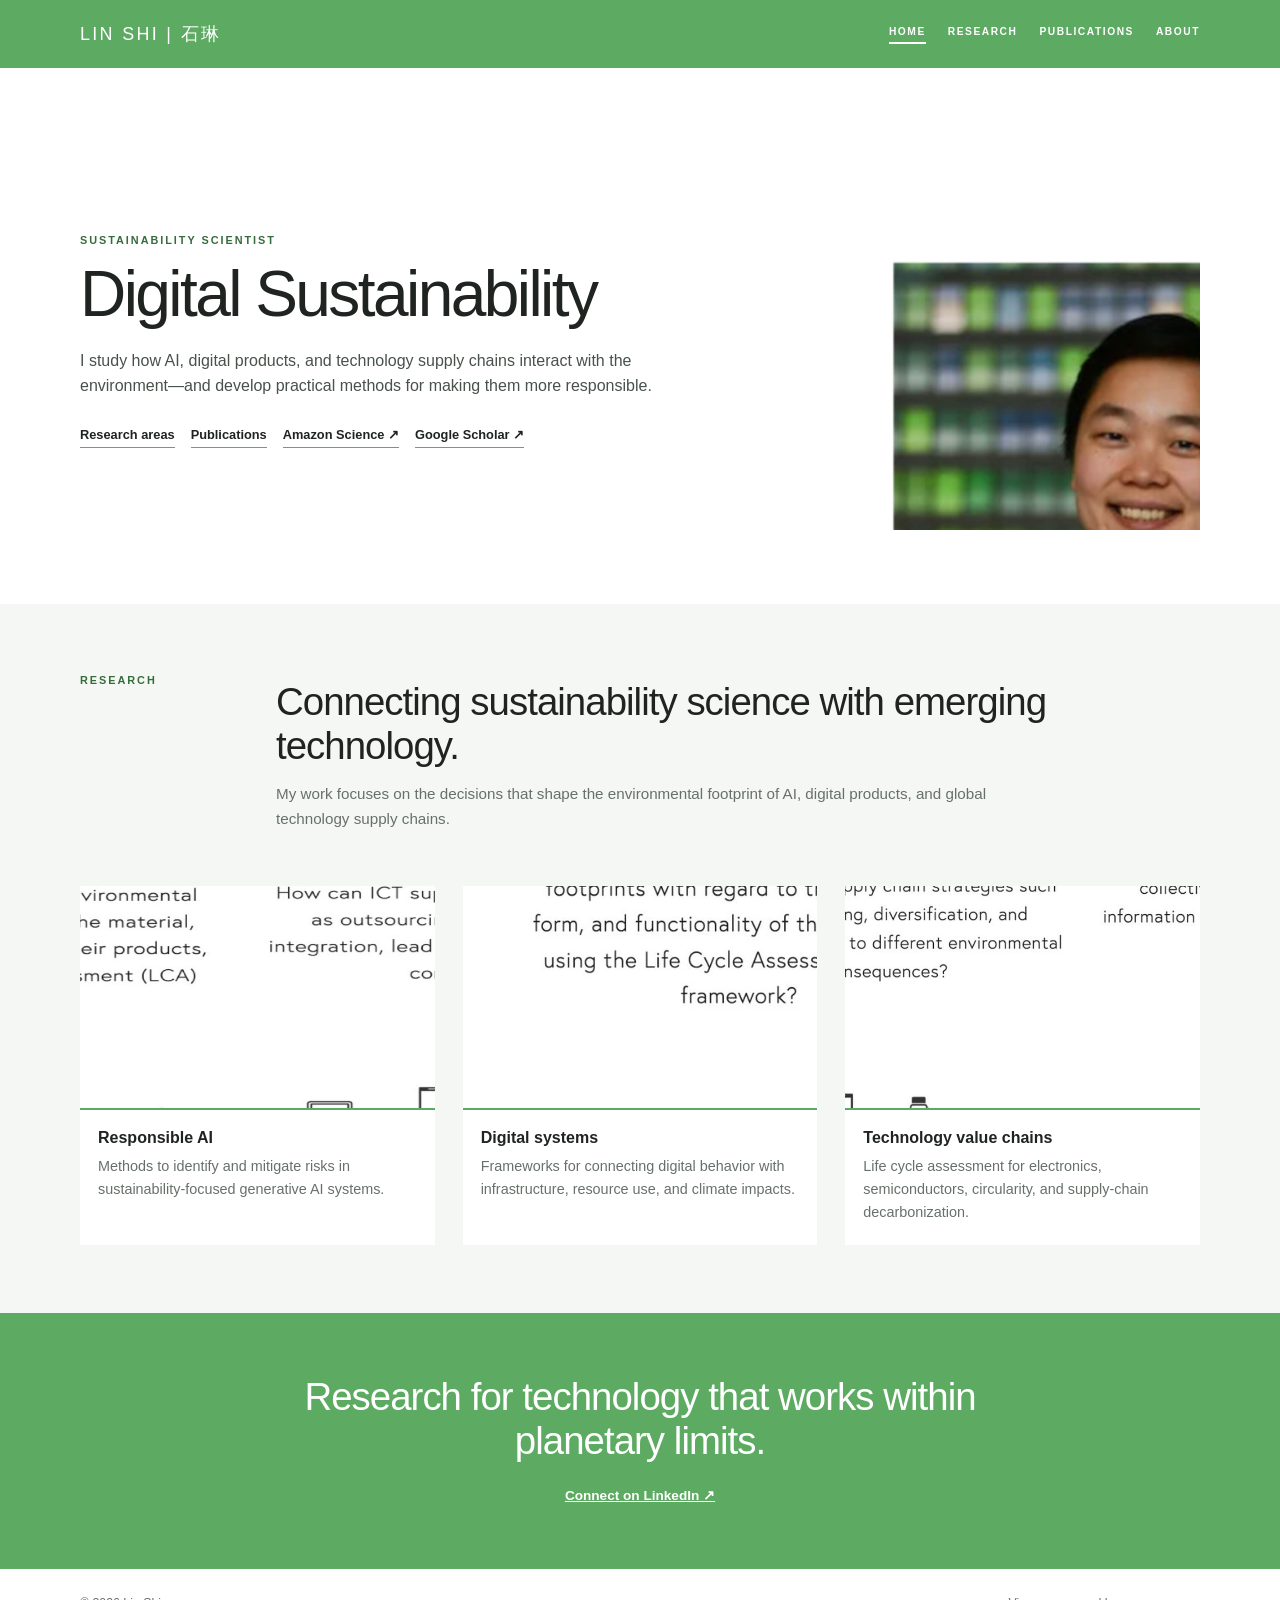
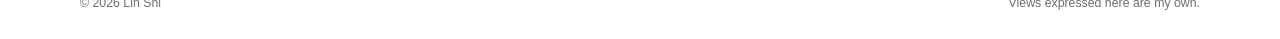
==== commit fca9b285: "Redesign personal website" ====
--- a/index.html
+++ b/index.html
@@ -6,52 +6,88 @@
   <meta name="description" content="Lin Shi is a sustainability scientist working on responsible AI, life cycle assessment, and technology supply chains." />
   <meta name="theme-color" content="#5daa62" />
   <title>Lin Shi | Digital Sustainability</title>
-  <style>
-    :root{--green:#5daa62;--ink:#202421;--muted:#68706a;--paper:#fff;--soft:#f4f7f3;--line:#dfe5df;--max:1120px}
-    *{box-sizing:border-box} html{scroll-behavior:smooth}
-    body{margin:0;background:var(--paper);color:var(--ink);font-family:"Avenir Next",Avenir,"Helvetica Neue",Arial,sans-serif;line-height:1.6;font-size:15px}
-    a{color:inherit}.shell{width:min(calc(100% - 40px),var(--max));margin:auto}
-    header{background:var(--green);color:#fff}.nav{min-height:68px;display:flex;align-items:center;justify-content:space-between;gap:24px}
-    .brand{font-size:1.12rem;letter-spacing:.13em;text-transform:uppercase;text-decoration:none;white-space:nowrap}
-    nav{display:flex;gap:22px}nav a{text-decoration:none;text-transform:uppercase;letter-spacing:.15em;font-size:.64rem;font-weight:700}
-    section{padding:68px 0}.hero{padding:82px 0 74px}.hero-grid{display:grid;grid-template-columns:1.18fr .82fr;gap:64px;align-items:center}
-    .eyebrow,.label{text-transform:uppercase;letter-spacing:.18em;font-size:.68rem;font-weight:800;color:#356c3b}
-    h1,h2,h3,p{margin-top:0}h1{font-size:clamp(2.25rem,5vw,4.25rem);font-weight:400;line-height:1.04;letter-spacing:-.04em;margin:12px 0 20px}
-    h2{font-size:clamp(1.55rem,3vw,2.55rem);font-weight:400;line-height:1.15;letter-spacing:-.025em;margin:8px 0 14px}h3{font-size:1rem;line-height:1.35;margin-bottom:7px}
-    .lead{font-size:1rem;color:#49514b;max-width:680px}.portrait{width:100%;max-width:380px;aspect-ratio:1/1;object-fit:cover;display:block;margin-left:auto}
-    .links{display:flex;flex-wrap:wrap;gap:16px;margin-top:26px}.links a{text-decoration:none;border-bottom:1px solid var(--green);padding-bottom:2px;font-size:.8rem;font-weight:700}
-    .section-head{display:grid;grid-template-columns:160px 1fr;gap:36px;margin-bottom:40px}.intro{font-size:.95rem;color:var(--muted);max-width:760px}
-    .research{background:var(--soft)}.research-grid{display:grid;grid-template-columns:repeat(3,1fr);gap:28px}
-    .research-card{background:#fff}.research-image{width:100%;aspect-ratio:16/10;object-fit:cover;display:block}.research-copy{border-top:2px solid var(--green);padding:17px 18px 20px}.research-card p{color:var(--muted);margin-bottom:0;font-size:.9rem}
-    .work-list{border-top:1px solid var(--line)}.work-item{display:grid;grid-template-columns:80px 1fr auto;gap:24px;padding:25px 0;border-bottom:1px solid var(--line);align-items:start}
-    .year{color:#356c3b;font-size:.73rem;font-weight:800;letter-spacing:.13em}.work-item p{color:var(--muted);margin-bottom:0;font-size:.9rem}.work-item a{text-decoration:none;white-space:nowrap;border-bottom:1px solid var(--green);font-size:.72rem;font-weight:800;text-transform:uppercase;letter-spacing:.1em}
-    .image-band{display:grid;grid-template-columns:1.35fr .85fr;gap:18px;margin-top:44px}.image-band img{width:100%;height:100%;min-height:240px;max-height:430px;object-fit:cover;display:block}.image-band img[hidden]{display:none}
-    .about-grid{display:grid;grid-template-columns:.8fr 1.2fr;gap:56px;align-items:start}.about-photo{width:100%;aspect-ratio:4/5;object-fit:cover;display:block}.about-copy{font-size:.95rem}
-    .facts{margin-top:24px;border-top:1px solid var(--line)}.fact{display:grid;grid-template-columns:120px 1fr;gap:18px;padding:11px 0;border-bottom:1px solid var(--line)}.fact strong{text-transform:uppercase;letter-spacing:.1em;font-size:.64rem;color:#356c3b}
-    .contact{background:var(--green);color:#fff;text-align:center;padding:62px 0}.contact h2{max-width:760px;margin:0 auto 20px}.contact a{font-weight:800;font-size:.85rem}
-    footer{padding:25px 0;color:var(--muted);font-size:.77rem}.footer{display:flex;justify-content:space-between;gap:18px;flex-wrap:wrap}
-    @media(max-width:820px){.shell{width:min(calc(100% - 28px),var(--max))}.nav{min-height:62px;gap:12px}.brand{font-size:.95rem;letter-spacing:.1em}nav{gap:13px;overflow-x:auto;white-space:nowrap}nav a{font-size:.57rem;letter-spacing:.1em}
-      .hero-grid,.section-head,.about-grid{grid-template-columns:1fr}.hero-grid{gap:30px}.section-head{gap:10px;margin-bottom:30px}.portrait{margin:0;max-width:300px}.research-grid{grid-template-columns:1fr 1fr}.work-item{grid-template-columns:1fr;gap:7px;padding:20px 0}.work-item a{justify-self:start}.image-band{grid-template-columns:1fr}.image-band img{min-height:220px;max-height:360px}section{padding:52px 0}.hero{padding:56px 0 50px}.links{gap:13px;margin-top:22px}.about-grid{gap:30px}.about-photo{max-width:320px}.fact{grid-template-columns:95px 1fr}.contact{padding:48px 0}}
-    @media(max-width:560px){body{font-size:14px}.nav{display:block;padding:12px 0 10px}.brand{display:block;margin-bottom:8px}nav{display:flex;gap:15px;padding-bottom:2px}h1{font-size:2.15rem}h2{font-size:1.65rem}.lead{font-size:.95rem}.portrait{max-width:100%}.links{flex-direction:column;align-items:flex-start}.research-grid{grid-template-columns:1fr}.research-copy{padding:15px 16px 18px}.image-band{margin-top:32px}.image-band img{min-height:190px}.fact{grid-template-columns:1fr;gap:3px}footer{font-size:.72rem}}
-  </style>
+  <link rel="stylesheet" href="assets/css/styles.css" />
 </head>
 <body>
-<header><div class="shell nav"><a class="brand" href="#top">Lin Shi | 石琳</a><nav aria-label="Main navigation"><a href="#research">Research</a><a href="#work">Work</a><a href="#about">About</a></nav></div></header>
-<main id="top">
-<section class="hero"><div class="shell hero-grid"><div><div class="eyebrow">Sustainability scientist</div><h1>Digital Sustainability</h1><p class="lead">I study how AI, digital products, and technology supply chains interact with the environment—and develop practical methods for making them more responsible.</p><div class="links"><a href="#work">Recent research</a><a href="https://www.amazon.science/author/lin-shi" target="_blank" rel="noopener">Amazon Science ↗</a><a href="https://scholar.google.com/citations?user=h-xFztAAAAAJ" target="_blank" rel="noopener">Google Scholar ↗</a></div></div><img class="portrait" src="assets/headshot.jpg" alt="Portrait of Lin Shi" /></div></section>
-<section class="research" id="research"><div class="shell"><div class="section-head"><div class="label">Research</div><div><h2>Connecting sustainability science with emerging technology.</h2><p class="intro">My work focuses on the decisions that shape the environmental footprint of AI, digital products, and global technology supply chains.</p></div></div>
-<div class="research-grid">
-<article class="research-card"><img class="research-image" src="assets/responsible-ai.jpg" alt="Responsible AI research" onerror="this.hidden=true"><div class="research-copy"><h3>Responsible AI</h3><p>Methods to identify and mitigate risks in sustainability-focused generative AI systems.</p></div></article>
-<article class="research-card"><img class="research-image" src="assets/digital-systems.jpg" alt="Digital systems research" onerror="this.hidden=true"><div class="research-copy"><h3>Digital systems</h3><p>Frameworks for connecting digital behavior with infrastructure, resource use, and climate impacts.</p></div></article>
-<article class="research-card"><img class="research-image" src="assets/technology-value-chains.jpg" alt="Technology value chains research" onerror="this.hidden=true"><div class="research-copy"><h3>Technology value chains</h3><p>Life cycle assessment for electronics, semiconductors, circularity, and supply-chain decarbonization.</p></div></article>
-</div></div></section>
-<section id="work"><div class="shell"><div class="section-head"><div class="label">Selected work</div><div><h2>Recent research</h2></div></div><div class="work-list">
-<article class="work-item"><div class="year">2025</div><div><h3>Sustainability-focused generative AI risk mitigation strategies</h3><p>A decision-oriented approach to testing, evaluating, and mitigating risks in enterprise sustainability applications.</p></div><a href="https://www.amazon.science/publications/sustainability-focused-generative-ai-risk-mitigation-strategies" target="_blank" rel="noopener">Read ↗</a></article>
-<article class="work-item"><div class="year">2024</div><div><h3>Climate impacts of digital use supply chains</h3><p>A framework connecting everyday digital activity with production systems, resource use, and emissions.</p></div><a href="https://www.gsb.stanford.edu/faculty-research/publications/climate-impacts-digital-use-supply-chains" target="_blank" rel="noopener">Read ↗</a></article>
-<article class="work-item"><div class="year">2022</div><div><h3>Functionality-based life cycle assessment of ICT products</h3><p>A user-centered method for comparing multifunctional technology products based on the services they provide.</p></div><a href="https://doi.org/10.1111/jiec.13240" target="_blank" rel="noopener">Read ↗</a></article></div>
-<div class="image-band" aria-label="Research and fieldwork images"><img src="assets/research.jpg" alt="Lin Shi presenting or conducting research" onerror="this.hidden=true"><img src="assets/fieldwork.jpg" alt="Lin Shi during fieldwork" onerror="this.hidden=true"></div>
-</div></section>
-<section id="about"><div class="shell"><div class="section-head"><div class="label">About</div><div><h2>Scientist and systems thinker.</h2></div></div><div class="about-grid"><img class="about-photo" src="assets/about.jpg" alt="Lin Shi" onerror="this.onerror=null;this.src='assets/headshot.jpg'"><div class="about-copy"><p>I am a senior sustainability scientist at Amazon Lab126. My work sits at the intersection of consumer technology, supply chains, life cycle assessment, and responsible AI.</p><p>I earned my PhD from Stanford’s Emmett Interdisciplinary Program in Environment and Resources. My background also includes environmental engineering, industrial ecology, and conservation fieldwork.</p><div class="facts"><div class="fact"><strong>Based in</strong><span>Vancouver, Canada</span></div><div class="fact"><strong>Methods</strong><span>LCA, systems modeling, risk analysis</span></div><div class="fact"><strong>Domains</strong><span>AI, semiconductors, consumer technology</span></div><div class="fact"><strong>Education</strong><span>Stanford, Yale, Knox</span></div></div></div></div></div></section>
-<section class="contact"><div class="shell"><h2>Research for technology that works within planetary limits.</h2><a href="https://www.linkedin.com/in/linshi" target="_blank" rel="noopener">Connect on LinkedIn ↗</a></div></section>
-</main><footer><div class="shell footer"><span>© <span id="year"></span> Lin Shi</span><span>Views expressed here are my own.</span></div></footer><script>document.getElementById('year').textContent=new Date().getFullYear();</script>
-</body></html>
+<header>
+  <div class="shell nav">
+    <a class="brand" href="index.html">Lin Shi | &#30707;&#29747;</a>
+    <nav aria-label="Main navigation">
+      <a href="index.html">Home</a>
+      <a href="research.html">Research</a>
+      <a href="publications.html">Publications</a>
+      <a href="about.html">About</a>
+    </nav>
+  </div>
+</header>
+
+<main>
+  <section class="hero">
+    <div class="shell hero-grid">
+      <div>
+        <div class="eyebrow">Sustainability scientist</div>
+        <h1>Digital Sustainability</h1>
+        <p class="lead">I study how AI, digital products, and technology supply chains interact with the environment—and develop practical methods for making them more responsible.</p>
+        <div class="links">
+          <a href="research.html">Research areas</a>
+          <a href="publications.html">Publications</a>
+          <a href="https://www.amazon.science/author/lin-shi" target="_blank" rel="noopener">Amazon Science &#8599;</a>
+          <a href="https://scholar.google.com/citations?user=h-xFztAAAAAJ" target="_blank" rel="noopener">Google Scholar &#8599;</a>
+        </div>
+      </div>
+      <img class="portrait" src="assets/images/headshot.jpg" alt="Portrait of Lin Shi" />
+    </div>
+  </section>
+
+  <section class="research">
+    <div class="shell">
+      <div class="section-head">
+        <div class="label">Research</div>
+        <div>
+          <h2>Connecting sustainability science with emerging technology.</h2>
+          <p class="intro">My work focuses on the decisions that shape the environmental footprint of AI, digital products, and global technology supply chains.</p>
+        </div>
+      </div>
+      <div class="research-grid">
+        <article class="research-card">
+          <img class="research-image" src="assets/images/responsible-ai.jpg" alt="Responsible AI research" onerror="this.hidden=true">
+          <div class="research-copy">
+            <h3>Responsible AI</h3>
+            <p>Methods to identify and mitigate risks in sustainability-focused generative AI systems.</p>
+          </div>
+        </article>
+        <article class="research-card">
+          <img class="research-image" src="assets/images/digital-systems.jpg" alt="Digital systems research" onerror="this.hidden=true">
+          <div class="research-copy">
+            <h3>Digital systems</h3>
+            <p>Frameworks for connecting digital behavior with infrastructure, resource use, and climate impacts.</p>
+          </div>
+        </article>
+        <article class="research-card">
+          <img class="research-image" src="assets/images/technology-value-chains.jpg" alt="Technology value chains research" onerror="this.hidden=true">
+          <div class="research-copy">
+            <h3>Technology value chains</h3>
+            <p>Life cycle assessment for electronics, semiconductors, circularity, and supply-chain decarbonization.</p>
+          </div>
+        </article>
+      </div>
+    </div>
+  </section>
+
+  <section class="contact">
+    <div class="shell">
+      <h2>Research for technology that works within planetary limits.</h2>
+      <a href="https://www.linkedin.com/in/linshi" target="_blank" rel="noopener">Connect on LinkedIn &#8599;</a>
+    </div>
+  </section>
+</main>
+
+<footer>
+  <div class="shell footer">
+    <span>&copy; <span id="year"></span> Lin Shi</span>
+    <span>Views expressed here are my own.</span>
+  </div>
+</footer>
+<script src="assets/js/main.js"></script>
+</body>
+</html>
--- a/assets/css/styles.css
+++ b/assets/css/styles.css
@@ -0,0 +1,348 @@
+/* === Variables & Reset === */
+:root {
+  --green: #5daa62;
+  --ink: #202421;
+  --muted: #68706a;
+  --paper: #fff;
+  --soft: #f4f7f3;
+  --line: #dfe5df;
+  --max: 1120px;
+}
+
+* { box-sizing: border-box; }
+html { scroll-behavior: smooth; }
+
+body {
+  margin: 0;
+  background: var(--paper);
+  color: var(--ink);
+  font-family: "Avenir Next", Avenir, "Helvetica Neue", Arial, sans-serif;
+  line-height: 1.6;
+  font-size: 15px;
+}
+
+a { color: inherit; }
+
+.shell {
+  width: min(calc(100% - 40px), var(--max));
+  margin: auto;
+}
+
+/* === Header & Navigation === */
+header { background: var(--green); color: #fff; }
+
+.nav {
+  min-height: 68px;
+  display: flex;
+  align-items: center;
+  justify-content: space-between;
+  gap: 24px;
+}
+
+.brand {
+  font-size: 1.12rem;
+  letter-spacing: .13em;
+  text-transform: uppercase;
+  text-decoration: none;
+  white-space: nowrap;
+}
+
+nav { display: flex; gap: 22px; }
+
+nav a {
+  text-decoration: none;
+  text-transform: uppercase;
+  letter-spacing: .15em;
+  font-size: .64rem;
+  font-weight: 700;
+}
+
+nav a.active {
+  border-bottom: 2px solid #fff;
+  padding-bottom: 2px;
+}
+
+/* === Typography === */
+.eyebrow, .label {
+  text-transform: uppercase;
+  letter-spacing: .18em;
+  font-size: .68rem;
+  font-weight: 800;
+  color: #356c3b;
+}
+
+h1, h2, h3, p { margin-top: 0; }
+
+h1 {
+  font-size: clamp(2.25rem, 5vw, 4.25rem);
+  font-weight: 400;
+  line-height: 1.04;
+  letter-spacing: -.04em;
+  margin: 12px 0 20px;
+}
+
+h2 {
+  font-size: clamp(1.55rem, 3vw, 2.55rem);
+  font-weight: 400;
+  line-height: 1.15;
+  letter-spacing: -.025em;
+  margin: 8px 0 14px;
+}
+
+h3 {
+  font-size: 1rem;
+  line-height: 1.35;
+  margin-bottom: 7px;
+}
+
+.lead {
+  font-size: 1rem;
+  color: #49514b;
+  max-width: 680px;
+}
+
+/* === Sections === */
+section { padding: 68px 0; }
+
+.section-head {
+  display: grid;
+  grid-template-columns: 160px 1fr;
+  gap: 36px;
+  margin-bottom: 40px;
+}
+
+.intro {
+  font-size: .95rem;
+  color: var(--muted);
+  max-width: 760px;
+}
+
+/* === Hero === */
+.hero { padding: 82px 0 74px; }
+
+.hero-grid {
+  display: grid;
+  grid-template-columns: 1.18fr .82fr;
+  gap: 64px;
+  align-items: center;
+}
+
+.portrait {
+  width: 100%;
+  max-width: 380px;
+  aspect-ratio: 1/1;
+  object-fit: cover;
+  display: block;
+  margin-left: auto;
+}
+
+.links {
+  display: flex;
+  flex-wrap: wrap;
+  gap: 16px;
+  margin-top: 26px;
+}
+
+.links a {
+  text-decoration: none;
+  border-bottom: 1px solid var(--green);
+  padding-bottom: 2px;
+  font-size: .8rem;
+  font-weight: 700;
+}
+
+/* === Research Cards === */
+.research { background: var(--soft); }
+
+.research-grid {
+  display: grid;
+  grid-template-columns: repeat(3, 1fr);
+  gap: 28px;
+}
+
+.research-card { background: #fff; }
+
+.research-image {
+  width: 100%;
+  aspect-ratio: 16/10;
+  object-fit: cover;
+  display: block;
+}
+
+.research-copy {
+  border-top: 2px solid var(--green);
+  padding: 17px 18px 20px;
+}
+
+.research-card p {
+  color: var(--muted);
+  margin-bottom: 0;
+  font-size: .9rem;
+}
+
+/* === Work List === */
+.work-list { border-top: 1px solid var(--line); }
+
+.work-item {
+  display: grid;
+  grid-template-columns: 80px 1fr auto;
+  gap: 24px;
+  padding: 25px 0;
+  border-bottom: 1px solid var(--line);
+  align-items: start;
+}
+
+.year {
+  color: #356c3b;
+  font-size: .73rem;
+  font-weight: 800;
+  letter-spacing: .13em;
+}
+
+.work-item p {
+  color: var(--muted);
+  margin-bottom: 0;
+  font-size: .9rem;
+}
+
+.work-item a {
+  text-decoration: none;
+  white-space: nowrap;
+  border-bottom: 1px solid var(--green);
+  font-size: .72rem;
+  font-weight: 800;
+  text-transform: uppercase;
+  letter-spacing: .1em;
+}
+
+/* === Image Band === */
+.image-band {
+  display: grid;
+  grid-template-columns: 1.35fr .85fr;
+  gap: 18px;
+  margin-top: 44px;
+}
+
+.image-band img {
+  width: 100%;
+  height: 100%;
+  min-height: 240px;
+  max-height: 430px;
+  object-fit: cover;
+  display: block;
+}
+
+.image-band img[hidden] { display: none; }
+
+/* === About === */
+.about-grid {
+  display: grid;
+  grid-template-columns: .8fr 1.2fr;
+  gap: 56px;
+  align-items: start;
+}
+
+.about-photo {
+  width: 100%;
+  aspect-ratio: 4/5;
+  object-fit: cover;
+  display: block;
+}
+
+.about-copy { font-size: .95rem; }
+
+.facts {
+  margin-top: 24px;
+  border-top: 1px solid var(--line);
+}
+
+.fact {
+  display: grid;
+  grid-template-columns: 120px 1fr;
+  gap: 18px;
+  padding: 11px 0;
+  border-bottom: 1px solid var(--line);
+}
+
+.fact strong {
+  text-transform: uppercase;
+  letter-spacing: .1em;
+  font-size: .64rem;
+  color: #356c3b;
+}
+
+/* === Contact === */
+.contact {
+  background: var(--green);
+  color: #fff;
+  text-align: center;
+  padding: 62px 0;
+}
+
+.contact h2 {
+  max-width: 760px;
+  margin: 0 auto 20px;
+}
+
+.contact a {
+  font-weight: 800;
+  font-size: .85rem;
+}
+
+/* === Footer === */
+footer {
+  padding: 25px 0;
+  color: var(--muted);
+  font-size: .77rem;
+}
+
+.footer {
+  display: flex;
+  justify-content: space-between;
+  gap: 18px;
+  flex-wrap: wrap;
+}
+
+/* === Responsive: Tablet === */
+@media (max-width: 820px) {
+  .shell { width: min(calc(100% - 28px), var(--max)); }
+  .nav { min-height: 62px; gap: 12px; }
+  .brand { font-size: .95rem; letter-spacing: .1em; }
+  nav { gap: 13px; overflow-x: auto; white-space: nowrap; }
+  nav a { font-size: .57rem; letter-spacing: .1em; }
+  .hero-grid, .section-head, .about-grid { grid-template-columns: 1fr; }
+  .hero-grid { gap: 30px; }
+  .section-head { gap: 10px; margin-bottom: 30px; }
+  .portrait { margin: 0; max-width: 300px; }
+  .research-grid { grid-template-columns: 1fr 1fr; }
+  .work-item { grid-template-columns: 1fr; gap: 7px; padding: 20px 0; }
+  .work-item a { justify-self: start; }
+  .image-band { grid-template-columns: 1fr; }
+  .image-band img { min-height: 220px; max-height: 360px; }
+  section { padding: 52px 0; }
+  .hero { padding: 56px 0 50px; }
+  .links { gap: 13px; margin-top: 22px; }
+  .about-grid { gap: 30px; }
+  .about-photo { max-width: 320px; }
+  .fact { grid-template-columns: 95px 1fr; }
+  .contact { padding: 48px 0; }
+}
+
+/* === Responsive: Mobile === */
+@media (max-width: 560px) {
+  body { font-size: 14px; }
+  .nav { display: block; padding: 12px 0 10px; }
+  .brand { display: block; margin-bottom: 8px; }
+  nav { display: flex; gap: 15px; padding-bottom: 2px; }
+  h1 { font-size: 2.15rem; }
+  h2 { font-size: 1.65rem; }
+  .lead { font-size: .95rem; }
+  .portrait { max-width: 100%; }
+  .links { flex-direction: column; align-items: flex-start; }
+  .research-grid { grid-template-columns: 1fr; }
+  .research-copy { padding: 15px 16px 18px; }
+  .image-band { margin-top: 32px; }
+  .image-band img { min-height: 190px; }
+  .fact { grid-template-columns: 1fr; gap: 3px; }
+  footer { font-size: .72rem; }
+}
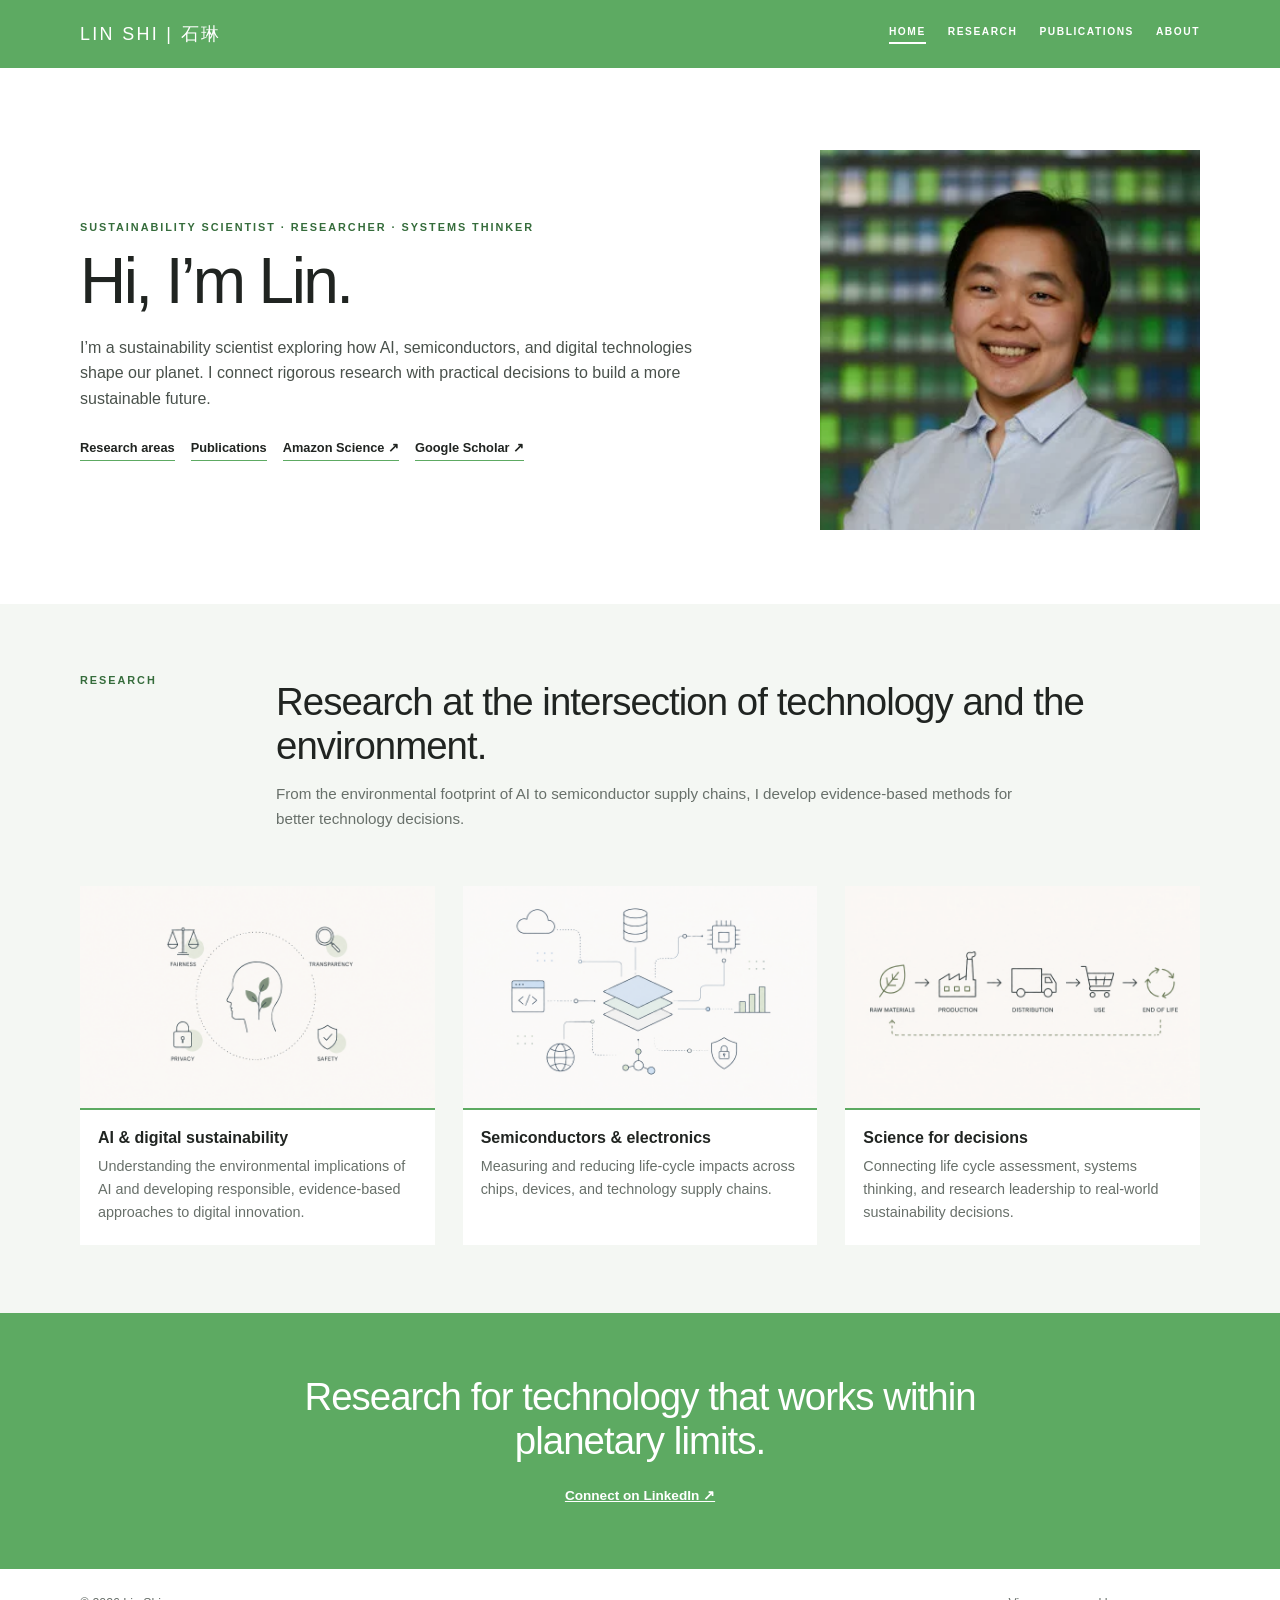
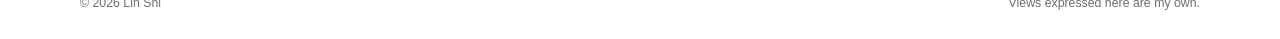
==== commit 7c2a47bc: "Refresh homepage introduction and research focus" ====
--- a/index.html
+++ b/index.html
@@ -4,7 +4,7 @@
   <meta charset="utf-8" />
   <meta name="viewport" content="width=device-width, initial-scale=1" />
   <meta name="description" content="Lin Shi is a sustainability scientist working on responsible AI, life cycle assessment, and technology supply chains." />
-  <meta name="theme-color" content="#5daa62" />
+  <meta name="theme-color" content="#FAFAF6" />
   <title>Lin Shi | Digital Sustainability</title>
   <link rel="stylesheet" href="assets/css/styles.css" />
 </head>
@@ -25,9 +25,9 @@
   <section class="hero">
     <div class="shell hero-grid">
       <div>
-        <div class="eyebrow">Sustainability scientist</div>
-        <h1>Digital Sustainability</h1>
-        <p class="lead">I study how AI, digital products, and technology supply chains interact with the environment—and develop practical methods for making them more responsible.</p>
+        <div class="eyebrow">Sustainability scientist · Researcher · Systems thinker</div>
+        <h1>Hi, I’m Lin<span class="accent">.</span></h1>
+        <p class="lead">I’m a sustainability scientist exploring how AI, semiconductors, and digital technologies shape our planet. I connect rigorous research with practical decisions to build a more sustainable future.</p>
         <div class="links">
           <a href="research.html">Research areas</a>
           <a href="publications.html">Publications</a>
@@ -44,30 +44,30 @@
       <div class="section-head">
         <div class="label">Research</div>
         <div>
-          <h2>Connecting sustainability science with emerging technology.</h2>
-          <p class="intro">My work focuses on the decisions that shape the environmental footprint of AI, digital products, and global technology supply chains.</p>
+          <h2>Research at the intersection of technology and the environment.</h2>
+          <p class="intro">From the environmental footprint of AI to semiconductor supply chains, I develop evidence-based methods for better technology decisions.</p>
         </div>
       </div>
       <div class="research-grid">
         <article class="research-card">
           <img class="research-image" src="assets/images/responsible-ai.jpg" alt="Responsible AI research" onerror="this.hidden=true">
           <div class="research-copy">
-            <h3>Responsible AI</h3>
-            <p>Methods to identify and mitigate risks in sustainability-focused generative AI systems.</p>
+            <h3>AI &amp; digital sustainability</h3>
+            <p>Understanding the environmental implications of AI and developing responsible, evidence-based approaches to digital innovation.</p>
           </div>
         </article>
         <article class="research-card">
           <img class="research-image" src="assets/images/digital-systems.jpg" alt="Digital systems research" onerror="this.hidden=true">
           <div class="research-copy">
-            <h3>Digital systems</h3>
-            <p>Frameworks for connecting digital behavior with infrastructure, resource use, and climate impacts.</p>
+            <h3>Semiconductors &amp; electronics</h3>
+            <p>Measuring and reducing life-cycle impacts across chips, devices, and technology supply chains.</p>
           </div>
         </article>
         <article class="research-card">
           <img class="research-image" src="assets/images/technology-value-chains.jpg" alt="Technology value chains research" onerror="this.hidden=true">
           <div class="research-copy">
-            <h3>Technology value chains</h3>
-            <p>Life cycle assessment for electronics, semiconductors, circularity, and supply-chain decarbonization.</p>
+            <h3>Science for decisions</h3>
+            <p>Connecting life cycle assessment, systems thinking, and research leadership to real-world sustainability decisions.</p>
           </div>
         </article>
       </div>
--- a/assets/css/styles.css
+++ b/assets/css/styles.css
@@ -23,6 +23,11 @@
 
 a { color: inherit; }
 
+img {
+  max-width: 100%;
+  height: auto;
+}
+
 .shell {
   width: min(calc(100% - 40px), var(--max));
   margin: auto;
@@ -134,6 +139,7 @@
   object-fit: cover;
   display: block;
   margin-left: auto;
+  height: auto;
 }
 
 .links {
@@ -164,6 +170,8 @@
 
 .research-image {
   width: 100%;
+  max-width: 100%;
+  height: auto;
   aspect-ratio: 16/10;
   object-fit: cover;
   display: block;
@@ -225,9 +233,9 @@
 
 .image-band img {
   width: 100%;
-  height: 100%;
-  min-height: 240px;
-  max-height: 430px;
+  height: auto;
+  min-height: 200px;
+  max-height: 340px;
   object-fit: cover;
   display: block;
 }
@@ -244,6 +252,7 @@
 
 .about-photo {
   width: 100%;
+  max-width: 360px;
   aspect-ratio: 4/5;
   object-fit: cover;
   display: block;
@@ -318,7 +327,7 @@
   .work-item { grid-template-columns: 1fr; gap: 7px; padding: 20px 0; }
   .work-item a { justify-self: start; }
   .image-band { grid-template-columns: 1fr; }
-  .image-band img { min-height: 220px; max-height: 360px; }
+  .image-band img { min-height: 180px; max-height: 280px; }
   section { padding: 52px 0; }
   .hero { padding: 56px 0 50px; }
   .links { gap: 13px; margin-top: 22px; }
@@ -342,7 +351,7 @@
   .research-grid { grid-template-columns: 1fr; }
   .research-copy { padding: 15px 16px 18px; }
   .image-band { margin-top: 32px; }
-  .image-band img { min-height: 190px; }
+  .image-band img { min-height: 160px; max-height: 240px; }
   .fact { grid-template-columns: 1fr; gap: 3px; }
   footer { font-size: .72rem; }
 }
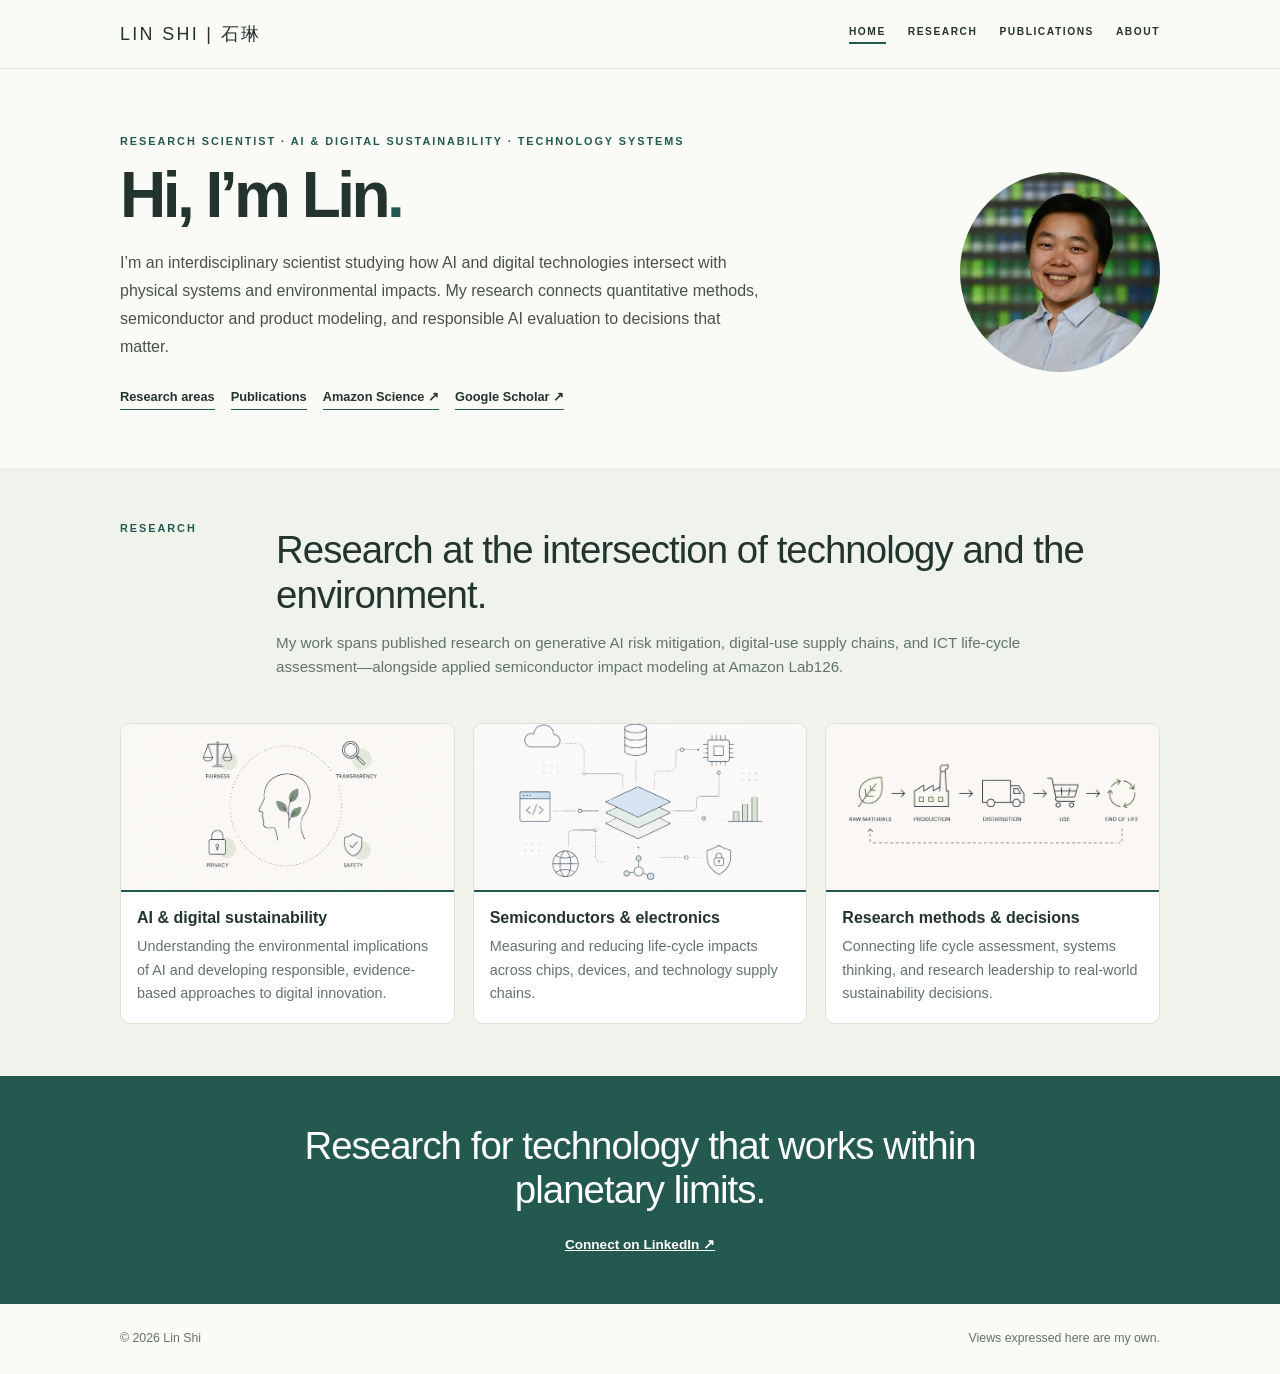
==== commit 2de09607: "Elevate applied AI and research leadership profile" ====
--- a/index.html
+++ b/index.html
@@ -25,9 +25,9 @@
   <section class="hero">
     <div class="shell hero-grid">
       <div>
-        <div class="eyebrow">Sustainability scientist · Researcher · Systems thinker</div>
+        <div class="eyebrow">Research scientist · AI &amp; digital sustainability · Technology systems</div>
         <h1>Hi, I’m Lin<span class="accent">.</span></h1>
-        <p class="lead">I’m a sustainability scientist exploring how AI, semiconductors, and digital technologies shape our planet. I connect rigorous research with practical decisions to build a more sustainable future.</p>
+        <p class="lead">I’m an interdisciplinary scientist studying how AI and digital technologies intersect with physical systems and environmental impacts. My research connects quantitative methods, semiconductor and product modeling, and responsible AI evaluation to decisions that matter.</p>
         <div class="links">
           <a href="research.html">Research areas</a>
           <a href="publications.html">Publications</a>
@@ -45,7 +45,7 @@
         <div class="label">Research</div>
         <div>
           <h2>Research at the intersection of technology and the environment.</h2>
-          <p class="intro">From the environmental footprint of AI to semiconductor supply chains, I develop evidence-based methods for better technology decisions.</p>
+          <p class="intro">My work spans published research on generative AI risk mitigation, digital-use supply chains, and ICT life-cycle assessment—alongside applied semiconductor impact modeling at Amazon Lab126.</p>
         </div>
       </div>
       <div class="research-grid">
@@ -66,7 +66,7 @@
         <article class="research-card">
           <img class="research-image" src="assets/images/technology-value-chains.jpg" alt="Technology value chains research" onerror="this.hidden=true">
           <div class="research-copy">
-            <h3>Science for decisions</h3>
+            <h3>Research methods &amp; decisions</h3>
             <p>Connecting life cycle assessment, systems thinking, and research leadership to real-world sustainability decisions.</p>
           </div>
         </article>
--- a/assets/css/styles.css
+++ b/assets/css/styles.css
@@ -1,12 +1,12 @@
 /* === Variables & Reset === */
 :root {
-  --green: #5daa62;
-  --ink: #202421;
-  --muted: #68706a;
-  --paper: #fff;
-  --soft: #f4f7f3;
-  --line: #dfe5df;
-  --max: 1120px;
+  --green: #23594e;
+  --ink: #23332e;
+  --muted: #62736c;
+  --paper: #fafaf6;
+  --soft: #f0f3ec;
+  --line: #dce4da;
+  --max: 1040px;
 }
 
 * { box-sizing: border-box; }
@@ -34,7 +34,7 @@
 }
 
 /* === Header & Navigation === */
-header { background: var(--green); color: #fff; }
+header { background: var(--paper); color: var(--ink); border-bottom: 1px solid var(--line); }
 
 .nav {
   min-height: 68px;
@@ -63,7 +63,7 @@
 }
 
 nav a.active {
-  border-bottom: 2px solid #fff;
+  border-bottom: 2px solid var(--green);
   padding-bottom: 2px;
 }
 
@@ -73,7 +73,7 @@
   letter-spacing: .18em;
   font-size: .68rem;
   font-weight: 800;
-  color: #356c3b;
+  color: var(--green);
 }
 
 h1, h2, h3, p { margin-top: 0; }
@@ -107,13 +107,13 @@
 }
 
 /* === Sections === */
-section { padding: 68px 0; }
+section { padding: 52px 0; }
 
 .section-head {
   display: grid;
-  grid-template-columns: 160px 1fr;
-  gap: 36px;
-  margin-bottom: 40px;
+  grid-template-columns: 130px 1fr;
+  gap: 26px;
+  margin-bottom: 28px;
 }
 
 .intro {
@@ -123,19 +123,20 @@
 }
 
 /* === Hero === */
-.hero { padding: 82px 0 74px; }
+.hero { padding: 64px 0 58px; }
 
 .hero-grid {
   display: grid;
-  grid-template-columns: 1.18fr .82fr;
-  gap: 64px;
+  grid-template-columns: 1.6fr .4fr;
+  gap: 40px;
   align-items: center;
 }
 
 .portrait {
   width: 100%;
-  max-width: 380px;
+  max-width: 210px;
   aspect-ratio: 1/1;
+  border-radius: 50%;
   object-fit: cover;
   display: block;
   margin-left: auto;
@@ -163,10 +164,10 @@
 .research-grid {
   display: grid;
   grid-template-columns: repeat(3, 1fr);
-  gap: 28px;
-}
-
-.research-card { background: #fff; }
+  gap: 18px;
+}
+
+.research-card { background: #fff; border: 1px solid var(--line); border-radius: 10px; overflow: hidden; }
 
 .research-image {
   width: 100%;
@@ -179,7 +180,7 @@
 
 .research-copy {
   border-top: 2px solid var(--green);
-  padding: 17px 18px 20px;
+  padding: 15px 16px 18px;
 }
 
 .research-card p {
@@ -285,7 +286,7 @@
   background: var(--green);
   color: #fff;
   text-align: center;
-  padding: 62px 0;
+  padding: 48px 0;
 }
 
 .contact h2 {
@@ -322,7 +323,7 @@
   .hero-grid, .section-head, .about-grid { grid-template-columns: 1fr; }
   .hero-grid { gap: 30px; }
   .section-head { gap: 10px; margin-bottom: 30px; }
-  .portrait { margin: 0; max-width: 300px; }
+  .portrait { margin: 0; max-width: 180px; }
   .research-grid { grid-template-columns: 1fr 1fr; }
   .work-item { grid-template-columns: 1fr; gap: 7px; padding: 20px 0; }
   .work-item a { justify-self: start; }
@@ -346,8 +347,8 @@
   h1 { font-size: 2.15rem; }
   h2 { font-size: 1.65rem; }
   .lead { font-size: .95rem; }
-  .portrait { max-width: 100%; }
-  .links { flex-direction: column; align-items: flex-start; }
+  .portrait { max-width: 140px; }
+  .links { flex-direction: row; align-items: flex-start; }
   .research-grid { grid-template-columns: 1fr; }
   .research-copy { padding: 15px 16px 18px; }
   .image-band { margin-top: 32px; }
@@ -355,3 +356,25 @@
   .fact { grid-template-columns: 1fr; gap: 3px; }
   footer { font-size: .72rem; }
 }
+
+/* Warm, compact portfolio refresh */
+.accent { color: var(--green); }
+.hero h1 { font-weight: 550; letter-spacing: -.055em; }
+.hero .lead { max-width: 640px; line-height: 1.75; }
+.research-image { aspect-ratio: 16/8; }
+nav a:hover, .links a:hover { color: var(--green); }
+a:focus-visible { outline: 2px solid var(--green); outline-offset: 4px; }
+@media (max-width: 820px) { .hero-grid { grid-template-columns: minmax(0,1fr) 160px; gap: 18px; } }
+@media (max-width: 560px) { .hero-grid { grid-template-columns: minmax(0,1fr) 100px; align-items: start; } .portrait { max-width: 100px; } .hero { padding: 42px 0; } .hero h1 { font-size: 2.3rem; } .research-image { aspect-ratio: 16/7; } }
+
+/* Selected research portfolio */
+.project-section { background: var(--soft); }
+.project-list { border-top: 1px solid var(--line); }
+.project { display: grid; grid-template-columns: minmax(140px, 0.32fr) minmax(0, 1fr); gap: 24px; padding: 28px 0; border-bottom: 1px solid var(--line); }
+.project-index { color: var(--green); font-size: .72rem; font-weight: 700; letter-spacing: .12em; padding-top: 6px; }
+.project h3 { margin: 0 0 12px; font-size: 1.25rem; }
+.project p { max-width: 690px; line-height: 1.7; margin: 0 0 16px; }
+.project a { color: var(--green); font-weight: 600; text-decoration-thickness: 1px; text-underline-offset: 4px; }
+.project-tags { display: flex; flex-wrap: wrap; gap: 8px; margin: 0 0 16px; }
+.project-tags span { border: 1px solid var(--line); background: var(--paper); border-radius: 999px; padding: 5px 10px; font-size: .75rem; color: var(--muted); }
+@media (max-width: 560px) { .project { grid-template-columns: 1fr; gap: 10px; } }
